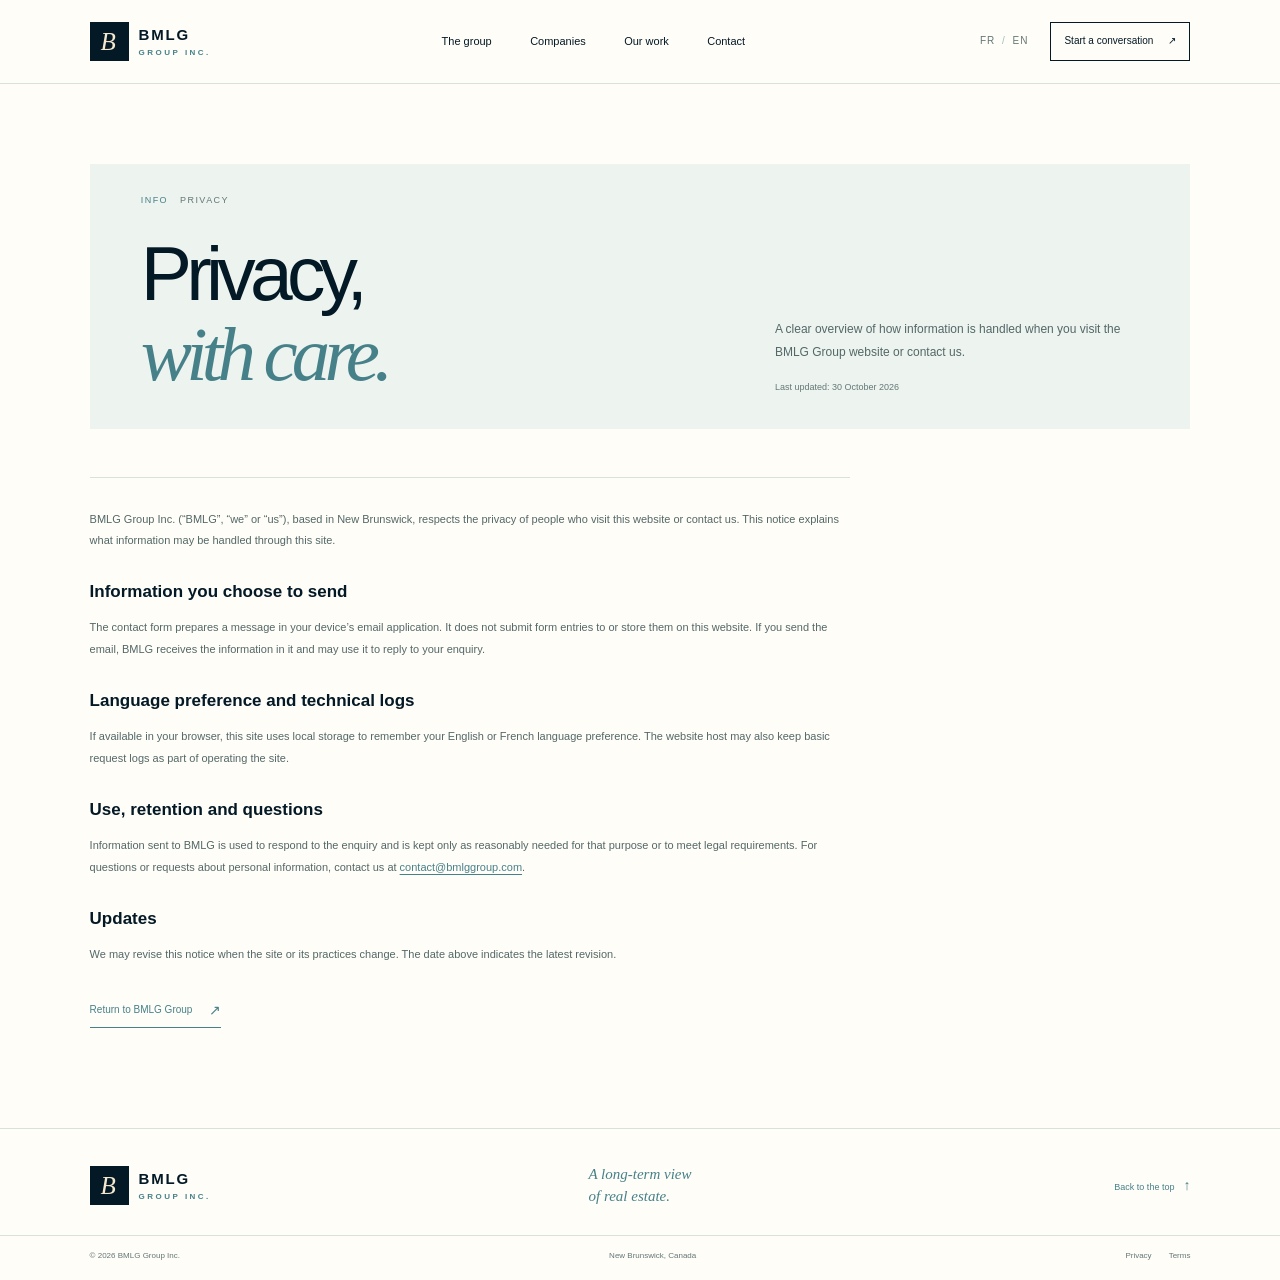
==== privacy-policy.html @ eab3dbd0 "feat: renewed" ====
<!doctype html>
<html lang="en" data-lang="en">
<head>
  <meta charset="utf-8">
  <meta name="viewport" content="width=device-width, initial-scale=1">
  <meta name="theme-color" content="#031926">
  <meta name="description" content="How BMLG Group handles information when you visit this website or contact the group.">
  <link rel="canonical" href="https://bmlggroup.com/privacy-policy.html">
  <link rel="stylesheet" href="style.css">
  <script src="app.js" defer></script>
  <title>Privacy | BMLG Group</title>
</head>
<body class="legal-privacy">
  <a class="skip-link" href="#main" data-en="Skip to content" data-fr="Aller au contenu">Skip to content</a>
  <header class="masthead">
    <a class="wordmark" href="index.html" aria-label="BMLG Group home"><span class="wordmark-symbol" aria-hidden="true">B</span><span>BMLG<small>GROUP INC.</small></span></a>
    <nav class="site-nav" id="site-nav" aria-label="Main navigation">
      <a href="index.html#group" data-en="The group" data-fr="Le groupe">The group</a>
      <a href="index.html#companies" data-en="Companies" data-fr="Sociétés">Companies</a>
      <a href="index.html#work" data-en="Our work" data-fr="Nos projets">Our work</a>
      <a href="index.html#contact" data-en="Contact" data-fr="Contact">Contact</a>
    </nav>
    <div class="masthead-actions">
      <button class="language-toggle" type="button" aria-label="Passer en français" aria-pressed="false">FR <span aria-hidden="true">/</span> EN</button>
      <a class="header-contact" href="index.html#contact"><span data-en="Start a conversation" data-fr="Entrer en contact">Start a conversation</span><span aria-hidden="true">↗</span></a>
      <button class="menu-toggle" type="button" aria-expanded="false" aria-controls="site-nav" aria-label="Open navigation"><span></span><span></span></button>
    </div>
  </header>
  <main class="legal-main" id="main">
    <div class="legal-intro">
      <div class="section-rail"><span>INFO</span><span data-en="Privacy" data-fr="Confidentialité">Privacy</span></div>
      <div class="legal-heading">
        <h1 data-en="Privacy,<br><em>with care.</em>" data-fr="Vos renseignements,<br><em>avec soin.</em>">Privacy,<br><em>with care.</em></h1>
        <div class="legal-summary">
          <p data-en="A clear overview of how information is handled when you visit the BMLG Group website or contact us." data-fr="Un aperçu clair du traitement des renseignements lorsque vous visitez le site de BMLG Group ou communiquez avec nous.">A clear overview of how information is handled when you visit the BMLG Group website or contact us.</p>
          <p class="legal-updated"><span data-en="Last updated: " data-fr="Dernière mise à jour : ">Last updated: </span><time datetime="2026-10-30" data-en="30 October 2026" data-fr="30 octobre 2026">30 October 2026</time></p>
        </div>
      </div>
    </div>
    <div class="legal-content">
      <p data-en="BMLG Group Inc. (“BMLG”, “we” or “us”), based in New Brunswick, respects the privacy of people who visit this website or contact us. This notice explains what information may be handled through this site." data-fr="BMLG Group Inc. (« BMLG », « nous »), établi au Nouveau-Brunswick, respecte la vie privée des personnes qui visitent ce site ou communiquent avec nous. Cette politique explique quels renseignements peuvent être traités par l’intermédiaire du site.">BMLG Group Inc. (“BMLG”, “we” or “us”), based in New Brunswick, respects the privacy of people who visit this website or contact us. This notice explains what information may be handled through this site.</p>
      <h2 data-en="Information you choose to send" data-fr="Renseignements que vous choisissez d’envoyer">Information you choose to send</h2>
      <p data-en="The contact form prepares a message in your device’s email application. It does not submit form entries to or store them on this website. If you send the email, BMLG receives the information in it and may use it to reply to your enquiry." data-fr="Le formulaire prépare un message dans l’application de courriel de votre appareil. Il ne transmet ni ne stocke les renseignements saisis sur ce site. Si vous envoyez le courriel, BMLG reçoit les renseignements qu’il contient et peut les utiliser pour répondre à votre demande.">The contact form prepares a message in your device’s email application. It does not submit form entries to or store them on this website. If you send the email, BMLG receives the information in it and may use it to reply to your enquiry.</p>
      <h2 data-en="Language preference and technical logs" data-fr="Préférence linguistique et journaux techniques">Language preference and technical logs</h2>
      <p data-en="If available in your browser, this site uses local storage to remember your English or French language preference. The website host may also keep basic request logs as part of operating the site." data-fr="Si votre navigateur le permet, le site utilise le stockage local pour mémoriser votre préférence linguistique (français ou anglais). L’hébergeur peut également conserver des journaux de requêtes de base pour exploiter le site.">If available in your browser, this site uses local storage to remember your English or French language preference. The website host may also keep basic request logs as part of operating the site.</p>
      <h2 data-en="Use, retention and questions" data-fr="Utilisation, conservation et questions">Use, retention and questions</h2>
      <p><span data-en="Information sent to BMLG is used to respond to the enquiry and is kept only as reasonably needed for that purpose or to meet legal requirements. For questions or requests about personal information, contact us at " data-fr="Les renseignements envoyés à BMLG servent à répondre à la demande et ne sont conservés que pendant la durée raisonnablement nécessaire à cette fin ou au respect des exigences légales. Pour toute question ou demande concernant vos renseignements personnels, écrivez-nous à ">Information sent to BMLG is used to respond to the enquiry and is kept only as reasonably needed for that purpose or to meet legal requirements. For questions or requests about personal information, contact us at </span><a href="mailto:contact@bmlggroup.com">contact@bmlggroup.com</a>.</p>
      <h2 data-en="Updates" data-fr="Mises à jour">Updates</h2>
      <p data-en="We may revise this notice when the site or its practices change. The date above indicates the latest revision." data-fr="Nous pouvons modifier cette politique si le site ou ses pratiques changent. La date ci-dessus indique la dernière mise à jour.">We may revise this notice when the site or its practices change. The date above indicates the latest revision.</p>
    </div>
    <a class="inline-link legal-back" href="index.html"><span data-en="Return to BMLG Group" data-fr="Retour à BMLG Group">Return to BMLG Group</span><span aria-hidden="true">↗</span></a>
  </main>
  <footer class="footer">
    <div class="footer-main section-wrap">
      <a class="wordmark footer-wordmark" href="index.html" aria-label="BMLG Group home"><span class="wordmark-symbol" aria-hidden="true">B</span><span>BMLG<small>GROUP INC.</small></span></a>
      <p data-en="A long-term view<br>of real estate." data-fr="Une vision durable<br>de l’immobilier.">A long-term view<br>of real estate.</p>
      <a class="back-top" href="#main"><span data-en="Back to the top" data-fr="Retour en haut">Back to the top</span><span aria-hidden="true">↑</span></a>
    </div>
    <div class="footer-bottom section-wrap">
      <span>© <span id="year"></span> BMLG Group Inc.</span>
      <span data-en="New Brunswick, Canada" data-fr="Nouveau-Brunswick, Canada">New Brunswick, Canada</span>
      <nav aria-label="Legal"><a href="privacy-policy.html" aria-current="page" data-en="Privacy" data-fr="Confidentialité">Privacy</a><a href="terms-of-service.html" data-en="Terms" data-fr="Conditions">Terms</a></nav>
    </div>
  </footer>
</body>
</html>
---- style.css ----
:root {
  color-scheme: light;
  --night: #031926;
  --deep: #183a40;
  --ocean: #468189;
  --leaf: #77aca2;
  --mist: #9dbebb;
  --sand: #f4e9cd;
  --white: #fffdf8;
  --text: #233d40;
  --muted: #647777;
  --rule: #d7e2dc;
  --serif: Georgia, "Times New Roman", serif;
  --sans: "Segoe UI", Arial, sans-serif;
  --edge: clamp(22px, 7vw, 112px);
  --max: 1440px;
}

* { box-sizing: border-box; }
html { scroll-behavior: smooth; scroll-padding-top: 85px; }
body { margin: 0; background: var(--white); color: var(--night); font: 15px/1.65 var(--sans); -webkit-font-smoothing: antialiased; }
body.menu-open { overflow: hidden; }
a { color: inherit; text-decoration: none; }
button, input, select, textarea { font: inherit; }
button { color: inherit; }
::selection { background: var(--mist); color: var(--night); }
:focus-visible { outline: 3px solid var(--ocean); outline-offset: 4px; }
.section-wrap { width: min(100%, var(--max)); margin-inline: auto; padding-inline: var(--edge); }
.skip-link { position: fixed; z-index: 20; top: -60px; left: 18px; padding: 10px 15px; background: var(--night); color: var(--white); }
.skip-link:focus { top: 12px; }

.masthead { position: relative; z-index: 10; display: flex; min-height: 84px; align-items: center; justify-content: space-between; padding-inline: var(--edge); border-bottom: 1px solid var(--rule); background: var(--white); }
.wordmark { display: inline-flex; align-items: center; gap: 10px; font-size: 15px; font-weight: 750; letter-spacing: .12em; line-height: 1.15; }
.wordmark-symbol { display: grid; width: 39px; height: 39px; place-items: center; background: var(--night); color: var(--sand); font: italic 25px var(--serif); }
.wordmark small { display: block; margin-top: 4px; color: var(--ocean); font-size: 8px; letter-spacing: .31em; }
.site-nav { display: flex; align-items: center; gap: clamp(20px, 3vw, 44px); font-size: 11px; }
.site-nav a { transition: color .18s; }
.site-nav a:hover { color: var(--ocean); }
.masthead-actions { display: flex; align-items: center; gap: 18px; }
.language-toggle { padding: 8px 4px; border: 0; background: transparent; color: var(--muted); font-size: 10px; letter-spacing: .1em; cursor: pointer; }
.language-toggle span { margin-inline: 3px; color: var(--mist); }
.language-toggle[aria-pressed="true"] { color: var(--ocean); }
.header-contact { display: inline-flex; align-items: center; gap: 15px; padding: 10px 13px; border: 1px solid var(--night); font-size: 10px; transition: background .2s, color .2s; }
.header-contact:hover { background: var(--night); color: var(--sand); }
.menu-toggle { display: none; }

.hero { position: relative; display: grid; min-height: 660px; grid-template-columns: minmax(0, .9fr) minmax(440px, 1.1fr); align-items: center; gap: 5%; padding: 54px var(--edge) 103px; overflow: hidden; }
.hero-content { position: relative; z-index: 2; padding-bottom: 24px; }
.kicker, .section-rail { display: flex; align-items: center; gap: 11px; color: var(--muted); font-size: 9px; letter-spacing: .16em; text-transform: uppercase; }
.kicker { margin-bottom: 27px; }
.kicker-line { width: 25px; height: 1px; background: var(--ocean); }
.hero h1, .group h2, .companies h2, .expertise h2, .work h2, .contact h2 { margin: 0; font-family: var(--sans); font-weight: 400; letter-spacing: -.075em; }
.hero h1 { font-size: clamp(68px, 8.6vw, 119px); line-height: .96; }
.hero h1 em, h2 em { color: var(--ocean); font-family: var(--serif); font-weight: 400; letter-spacing: -.065em; }
.hero-summary { max-width: 425px; margin: 27px 0 25px; color: #536868; font-size: 13px; line-height: 1.9; }
.round-link { display: inline-flex; min-height: 48px; align-items: center; gap: 23px; padding: 0 17px; border: 1px solid var(--night); font-size: 10px; transition: background .2s, color .2s; }
.round-link:hover { background: var(--night); color: var(--sand); }
.round-link span:last-child { color: var(--ocean); font-size: 16px; }
.hero-place { margin: 35px 0 0; color: var(--muted); font-size: 9px; letter-spacing: .04em; }
.hero-place span { margin-right: 7px; color: var(--ocean); }
.hero-graphic { position: relative; min-height: 500px; background: var(--mist); }
.hero-graphic > svg { display: block; position: absolute; inset: 0; width: 100%; height: 100%; }
.graphic-stamp { position: absolute; z-index: 1; top: 35px; left: -32px; display: block; padding: 14px 18px; background: var(--sand); color: var(--night); font: italic 17px/1.25 var(--serif); }
.graphic-index { position: absolute; right: 15px; bottom: 13px; color: var(--white); font-size: 8px; letter-spacing: .14em; }
.hero-bottom { position: absolute; right: var(--edge); bottom: 36px; left: var(--edge); display: grid; grid-template-columns: 1fr auto 1fr; align-items: center; color: var(--muted); font-size: 8px; letter-spacing: .12em; text-transform: uppercase; }
.hero-bottom span:last-child { justify-self: end; color: var(--ocean); font-size: 16px; }

.group { padding-top: 108px; padding-bottom: 110px; border-top: 1px solid var(--rule); }
.section-rail { gap: 12px; }
.section-rail span:first-child { color: var(--ocean); }
.group-copy { display: grid; grid-template-columns: 1.12fr .75fr; align-items: end; gap: 10%; margin: 31px 0 72px; }
.group h2, .companies h2, .expertise h2, .work h2 { font-size: clamp(47px, 6vw, 78px); line-height: 1.04; }
.group-description p { margin: 0 0 14px; color: #536868; font-size: 12px; line-height: 1.95; }
.inline-link { display: inline-flex; align-items: center; gap: 17px; margin-top: 7px; padding-bottom: 5px; border-bottom: 1px solid var(--ocean); color: var(--ocean); font-size: 10px; transition: gap .2s; }
.inline-link:hover { gap: 24px; }
.inline-link span:last-child { font-size: 14px; }
.values-row { display: grid; grid-template-columns: repeat(3, 1fr); border-top: 1px solid var(--rule); }
.values-row article { position: relative; padding: 20px 30px 0 0; }
.value-number { color: var(--ocean); font: italic 15px var(--serif); }
.values-row h3 { margin: 17px 0 5px; font-size: 15px; font-weight: 600; }
.values-row p { margin: 0; color: var(--muted); font-size: 10px; }

.companies { padding: 99px 0 115px; background: #edf3ee; }
.companies-heading { display: grid; grid-template-columns: .65fr 1.2fr .65fr; align-items: end; gap: 26px; margin-bottom: 48px; }
.companies-heading .section-rail { align-self: start; }
.companies-heading > p { margin: 0 0 7px; color: #536868; font-size: 11px; line-height: 1.9; }
.companies h2 { font-size: clamp(46px, 5vw, 66px); }
.company-list { border-top: 1px solid #cbd9d1; }
.company-row { display: grid; min-height: 150px; grid-template-columns: 45px minmax(200px, .9fr) 1.2fr 28px; align-items: center; gap: 25px; padding: 23px 4px; border-bottom: 1px solid #cbd9d1; }
.company-count { align-self: start; padding-top: 4px; color: var(--ocean); font-size: 9px; letter-spacing: .1em; }
.company-tag { color: var(--muted); font-size: 8px; letter-spacing: .14em; }
.company-name h3 { margin: 6px 0 0; font-size: clamp(18px, 2vw, 25px); font-weight: 500; letter-spacing: -.045em; overflow-wrap: anywhere; }
.company-row > p { max-width: 430px; margin: 0; color: #536868; font-size: 11px; line-height: 1.85; }
.row-arrow { display: grid; width: 27px; height: 27px; place-items: center; border: 1px solid #b5c9c0; color: var(--ocean); font-size: 13px; }
a.row-arrow { transition: background .2s, color .2s; }
a.row-arrow:hover { background: var(--night); color: var(--sand); }

.expertise { display: grid; grid-template-columns: 1fr 1fr; align-items: start; gap: 55px 11%; padding-top: 112px; padding-bottom: 115px; }
.expertise-title h2 { margin-top: 29px; }
.expertise-title > p { max-width: 410px; margin: 19px 0 0; color: #536868; font-size: 11px; line-height: 1.9; }
.expertise-items { padding-top: 28px; border-top: 1px solid var(--rule); }
.expertise-items article { display: grid; grid-template-columns: 27px 1fr 18px; gap: 12px; padding: 23px 0; border-bottom: 1px solid var(--rule); }
.expertise-items article > span:first-child, .expertise-arrow { color: var(--ocean); font-size: 9px; }
.expertise-items h3 { margin: 0 0 6px; font-size: 14px; font-weight: 600; }
.expertise-items p { margin: 0; color: var(--muted); font-size: 10px; line-height: 1.85; }
.expertise-note { grid-column: 1 / -1; display: flex; align-items: center; gap: 16px; margin-top: 9px; padding: 18px 22px; background: #edf3ee; }
.note-symbol { color: var(--ocean); font-size: 20px; }
.expertise-note p { max-width: 470px; margin: 0; color: var(--deep); font: italic 16px/1.5 var(--serif); }

.work { padding: 105px 0 120px; background: var(--night); color: var(--white); }
.work-title { display: grid; grid-template-columns: .7fr 1.15fr .75fr; align-items: end; gap: 28px; margin-bottom: 48px; }
.work-title .section-rail { align-self: start; color: var(--mist); }
.work-title .section-rail span:first-child { color: var(--leaf); }
.work h2 { font-size: clamp(47px, 5.7vw, 75px); }
.work h2 em { color: var(--mist); }
.work-title > p { max-width: 350px; margin: 0 0 6px; color: #c2d2ce; font-size: 11px; line-height: 1.9; }
.work-card { display: grid; grid-template-columns: 1.1fr .9fr; background: #173a40; }
.work-art { position: relative; min-height: 430px; overflow: hidden; background: var(--ocean); }
.work-art > svg { display: block; position: absolute; inset: 0; width: 100%; height: 100%; }
.work-art-label { position: absolute; right: 13px; bottom: 13px; padding: 7px 9px; background: var(--sand); color: var(--night); font-size: 8px; letter-spacing: .11em; }
.work-facts { display: flex; flex-direction: column; align-items: flex-start; justify-content: center; padding: clamp(28px, 5vw, 65px); }
.work-partner { color: var(--mist); font-size: 9px; letter-spacing: .1em; text-transform: uppercase; }
.work-stats { display: grid; width: 100%; grid-template-columns: 1fr 1fr; margin: 6px 0 21px; padding: 16px 0; border-block: 1px solid #ffffff3b; }
.work-stats > div { display: flex; flex-direction: column; gap: 2px; }
.work-stats strong { color: var(--sand); font: 400 39px/1.1 var(--serif); }
.work-stats span { color: #c2d2ce; font-size: 8px; }
.work-description { margin: 0 0 17px; color: #dce5df; font-size: 11px; line-height: 1.9; }
.work .inline-link { border-color: var(--mist); color: var(--mist); }

.contact { display: grid; grid-template-columns: 1fr 1fr; gap: 11%; padding-top: 105px; padding-bottom: 105px; }
.contact-copy .section-rail { margin-bottom: 28px; }
.contact h2 { font-size: clamp(51px, 6.7vw, 85px); line-height: 1.02; }
.contact h2 em { color: var(--ocean); }
.contact-copy > p:not(.section-rail):not(.contact-place) { max-width: 390px; margin: 22px 0 13px; color: #536868; font-size: 12px; line-height: 1.9; }
.contact-address { display: inline-flex; align-items: center; gap: 12px; padding-bottom: 5px; border-bottom: 1px solid var(--ocean); color: var(--deep); font-size: 13px; }
.contact-address span { color: var(--ocean); }
.contact-place { margin-top: 17px; color: var(--muted); font-size: 9px; }
.contact-form { padding-top: 4px; }
.field { display: flex; flex-direction: column; margin-bottom: 12px; padding: 9px 0 8px; border-bottom: 1px solid var(--rule); }
.field:focus-within { border-color: var(--ocean); }
.field label { margin-bottom: 5px; color: var(--muted); font-size: 8px; letter-spacing: .13em; text-transform: uppercase; }
.field input, .field select, .field textarea { width: 100%; padding: 3px 0; border: 0; outline: 0; border-radius: 0; background: transparent; color: var(--night); font-size: 12px; }
.field select { cursor: pointer; }
.field select:invalid { color: #7b8b88; }
.field option { background: var(--white); color: var(--night); }
.field textarea { resize: vertical; }
.form-actions { display: flex; align-items: center; justify-content: space-between; gap: 18px; margin-top: 18px; }
.form-actions p { max-width: 195px; margin: 0; color: var(--muted); font-size: 9px; line-height: 1.7; }
.submit-button { display: inline-flex; min-height: 45px; align-items: center; gap: 25px; padding: 0 15px; border: 0; background: var(--night); color: var(--sand); font-size: 10px; cursor: pointer; transition: background .2s; }
.submit-button:hover { background: var(--ocean); }
.submit-button span:last-child { font-size: 15px; }
.form-status { min-height: 20px; margin: 11px 0 0; color: var(--ocean); font-size: 10px; }

.footer { padding: 35px 0 18px; border-top: 1px solid var(--rule); }
.footer-main { display: grid; grid-template-columns: 1fr 1fr 1fr; align-items: center; padding-bottom: 28px; }
.footer-main > p { justify-self: center; margin: 0; color: var(--ocean); font: italic 15px/1.45 var(--serif); }
.back-top { justify-self: end; color: var(--ocean); font-size: 9px; }
.back-top span:last-child { margin-left: 9px; font-size: 14px; }
.footer-bottom { display: flex; align-items: center; justify-content: space-between; gap: 15px; padding-top: 13px; border-top: 1px solid var(--rule); color: var(--muted); font-size: 8px; }
.footer-bottom nav { display: flex; gap: 17px; }
.footer-bottom a:hover { color: var(--ocean); }

.legal-main { width: min(100%, var(--max)); margin-inline: auto; padding: 80px var(--edge) 100px; }
.legal-intro { margin-bottom: 48px; padding: 29px clamp(22px, 4vw, 54px) 34px; background: #edf3ee; }
.legal-heading { display: grid; grid-template-columns: 1.1fr .75fr; align-items: end; gap: 10%; margin-top: 26px; }
.legal-main h1 { max-width: 900px; margin: 0; font-size: clamp(47px, 6vw, 78px); font-weight: 400; letter-spacing: -.075em; line-height: 1.04; }
.legal-main h1 em { color: var(--ocean); font-family: var(--serif); font-weight: 400; }
.legal-summary p:first-child { margin: 0 0 16px; color: #536868; font-size: 12px; line-height: 1.9; }
.legal-updated { margin: 0; color: var(--muted); font-size: 9px; }
.legal-content { max-width: 760px; padding-top: 20px; border-top: 1px solid var(--rule); }
.legal-content h2 { margin: 27px 0 8px; font-size: 17px; font-weight: 600; }
.legal-content p, .legal-content li { color: #536868; font-size: 11px; line-height: 1.95; }
.legal-content a { color: var(--ocean); text-decoration: underline; text-underline-offset: 3px; }
.legal-back { margin-top: 22px; }

@media (max-width: 1000px) {
  :root { --edge: clamp(22px, 5vw, 50px); }
  .masthead { min-height: 75px; }
  .menu-toggle { display: flex; width: 39px; height: 39px; flex-direction: column; align-items: center; justify-content: center; gap: 5px; border: 1px solid var(--rule); background: var(--white); cursor: pointer; }
  .menu-toggle span { width: 15px; height: 1px; background: var(--night); transition: transform .18s; }
  .menu-toggle[aria-expanded="true"] span:first-child { transform: translateY(3px) rotate(45deg); }
  .menu-toggle[aria-expanded="true"] span:last-child { transform: translateY(-3px) rotate(-45deg); }
  .site-nav { position: fixed; inset: 0; display: flex; flex-direction: column; align-items: flex-start; justify-content: center; gap: 20px; padding: 90px var(--edge); background: var(--white); font: 400 30px var(--sans); transform: translateX(100%); transition: transform .25s ease; }
  .site-nav.is-open { transform: translateX(0); }
  .site-nav .nav-contact { border: 0; padding: 0; font: inherit; }
  .header-contact { display: none; }
  .hero { min-height: 570px; grid-template-columns: .95fr 1.05fr; gap: 4%; }
  .hero-graphic { min-height: 410px; }
  .hero h1 { font-size: clamp(62px, 8vw, 88px); }
  .group { padding-top: 83px; padding-bottom: 87px; }
  .group-copy { gap: 7%; margin-bottom: 55px; }
  .companies-heading { grid-template-columns: .55fr 1.2fr .75fr; gap: 18px; }
  .company-row { grid-template-columns: 30px minmax(180px, .9fr) 1.2fr 28px; gap: 15px; }
  .expertise { gap: 45px 7%; padding-top: 88px; padding-bottom: 95px; }
  .work-title { grid-template-columns: .55fr 1.15fr .75fr; gap: 18px; }
  .work-card { grid-template-columns: 1fr .95fr; }
  .work-art { min-height: 370px; }
  .contact { gap: 7%; padding-top: 82px; padding-bottom: 85px; }
}

@media (max-width: 680px) {
  :root { --edge: 22px; }
  html { scroll-padding-top: 68px; }
  .masthead { min-height: 68px; }
  .wordmark-symbol { width: 34px; height: 34px; }
  .masthead-actions { gap: 9px; }
  .hero { display: flex; flex-direction: column; align-items: stretch; gap: 30px; padding-top: 46px; padding-bottom: 70px; }
  .hero-content { padding-bottom: 0; }
  .hero h1 { font-size: clamp(64px, 15vw, 86px); }
  .hero-summary { max-width: 350px; font-size: 12px; }
  .hero-place { margin-top: 22px; }
  .hero-graphic { min-height: 360px; margin-left: 12px; }
  .graphic-stamp { top: 20px; left: -12px; padding: 11px 14px; font-size: 14px; }
  .hero-bottom { bottom: 27px; grid-template-columns: auto 1fr auto; gap: 12px; font-size: 7px; }
  .group { padding-top: 66px; padding-bottom: 70px; }
  .group-copy { display: block; margin: 26px 0 39px; }
  .group h2, .companies h2, .expertise h2, .work h2 { font-size: clamp(43px, 11vw, 61px); }
  .group-description { margin-top: 22px; }
  .group-description p { font-size: 11px; }
  .values-row { grid-template-columns: 1fr; }
  .values-row article { display: grid; grid-template-columns: 30px 1fr; align-items: baseline; gap: 4px 10px; padding: 14px 0; border-bottom: 1px solid var(--rule); }
  .value-number { grid-row: span 2; }
  .values-row h3 { margin: 0; font-size: 13px; }
  .companies { padding: 68px 0 75px; }
  .companies-heading { display: block; margin-bottom: 29px; }
  .companies-heading h2 { margin-top: 22px; }
  .companies-heading > p { margin-top: 16px; }
  .company-row { position: relative; grid-template-columns: 24px 1fr 28px; gap: 10px; padding: 21px 0; }
  .company-name h3 { font-size: 21px; }
  .company-row > p { grid-column: 2 / 4; grid-row: 2; max-width: none; font-size: 10px; }
  .company-row .row-arrow { grid-column: 3; grid-row: 1; }
  .company-count { grid-column: 1; grid-row: 1 / 3; }
  .expertise { display: block; padding-top: 69px; padding-bottom: 72px; }
  .expertise-title h2 { margin-top: 23px; }
  .expertise-title > p { font-size: 10px; }
  .expertise-items { margin-top: 31px; padding-top: 4px; }
  .expertise-items article { gap: 8px; padding: 18px 0; }
  .expertise-items h3 { font-size: 12px; }
  .expertise-note { margin-top: 24px; padding: 15px; }
  .expertise-note p { font-size: 14px; }
  .work { padding: 68px 0 73px; }
  .work-title { display: block; margin-bottom: 27px; }
  .work-title h2 { margin-top: 22px; }
  .work-title > p { margin-top: 16px; }
  .work-card { grid-template-columns: 1fr; }
  .work-art { min-height: 300px; }
  .work-facts { padding: 24px; }
  .contact { display: block; padding-top: 68px; padding-bottom: 70px; }
  .contact h2 { font-size: clamp(53px, 13vw, 69px); }
  .contact-form { margin-top: 35px; }
  .form-actions { align-items: stretch; flex-direction: column; }
  .form-actions p { max-width: 300px; }
  .submit-button { justify-content: space-between; }
  .footer-main { grid-template-columns: 1fr auto; gap: 15px; padding-bottom: 22px; }
  .footer-main > p { grid-column: 1; grid-row: 2; justify-self: start; font-size: 13px; }
  .back-top { grid-column: 2; grid-row: 1; }
  .footer-bottom { display: grid; grid-template-columns: 1fr auto; gap: 9px; }
  .footer-bottom nav { grid-column: 1 / -1; }
  .legal-main { padding-top: 59px; padding-bottom: 72px; }
  .legal-intro { margin-bottom: 35px; padding: 22px 18px 25px; }
  .legal-heading { display: block; margin-top: 20px; }
  .legal-main h1 { font-size: clamp(43px, 11vw, 61px); }
  .legal-summary { margin-top: 18px; }
  .legal-content h2 { font-size: 15px; }
}

@media (prefers-reduced-motion: reduce) {
  html { scroll-behavior: auto; }
  *, *::before, *::after { scroll-behavior: auto !important; transition-duration: .01ms !important; animation-duration: .01ms !important; animation-iteration-count: 1 !important; }
}
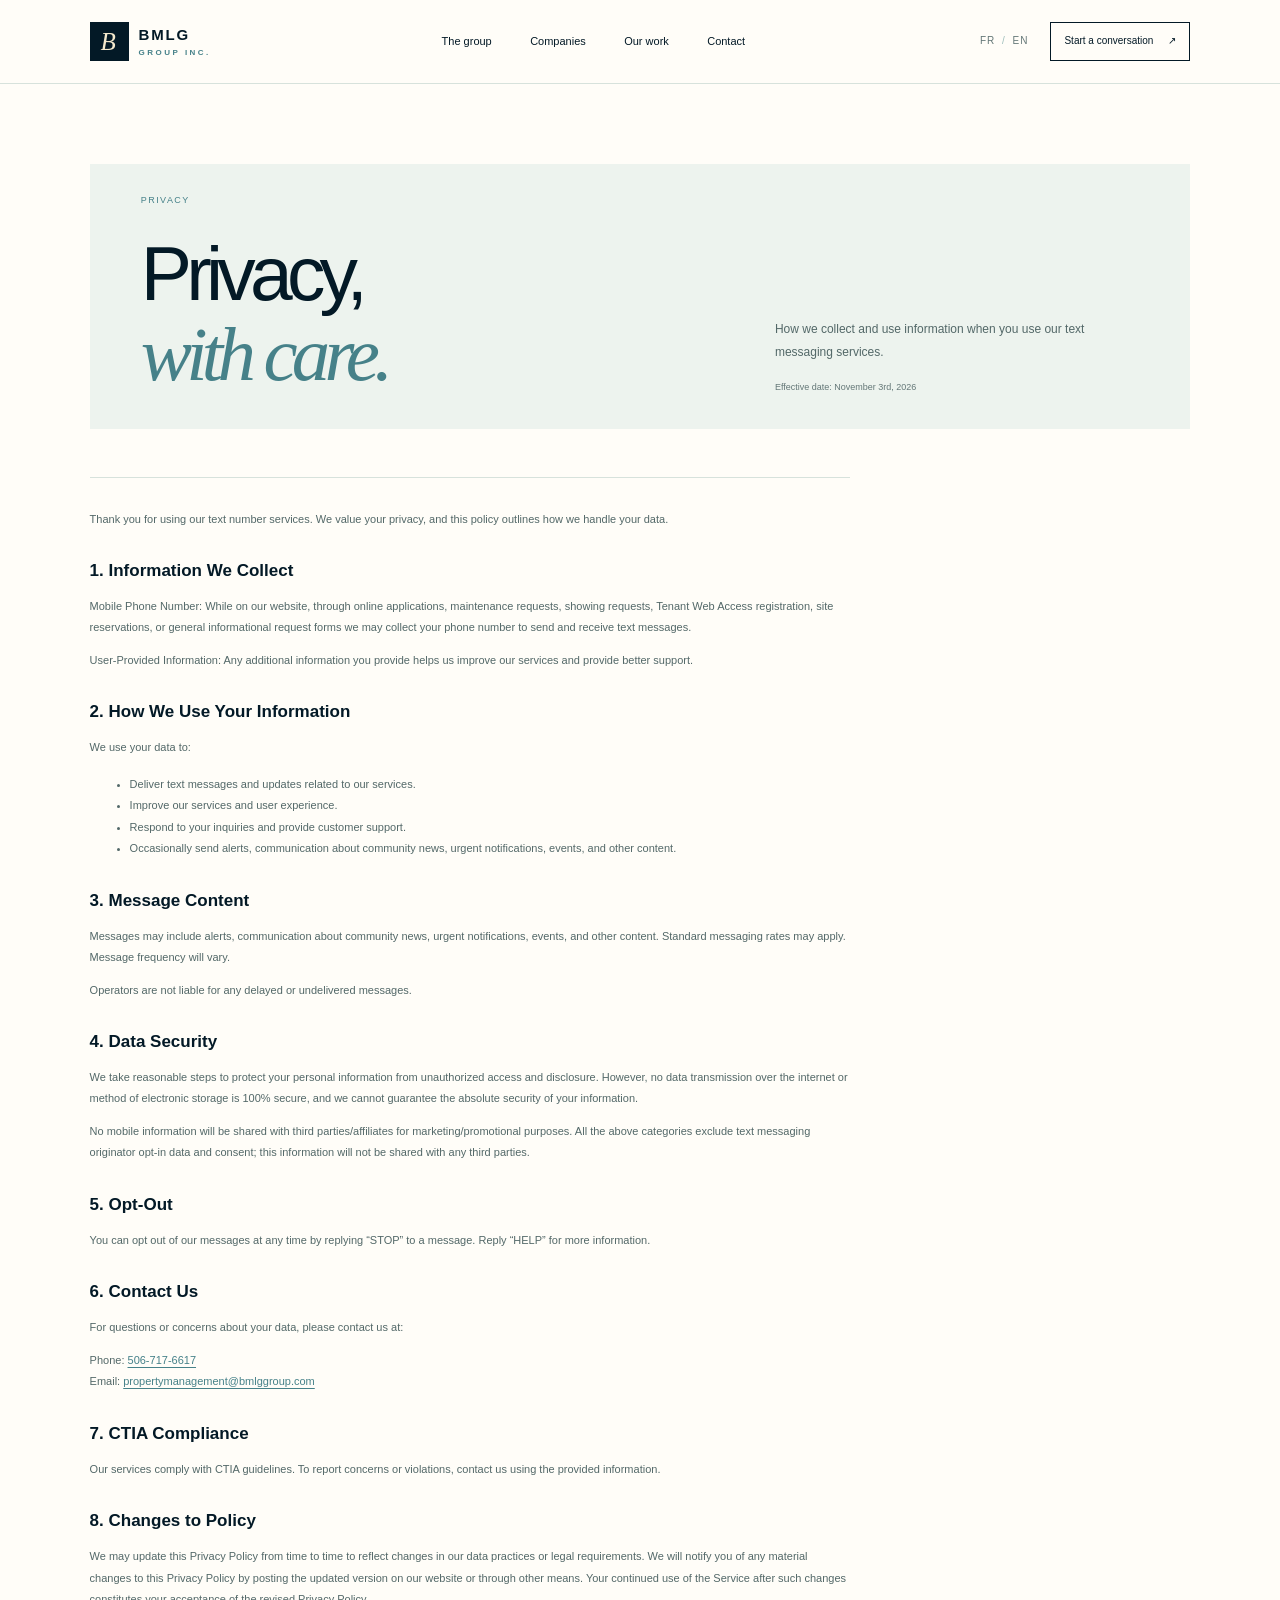
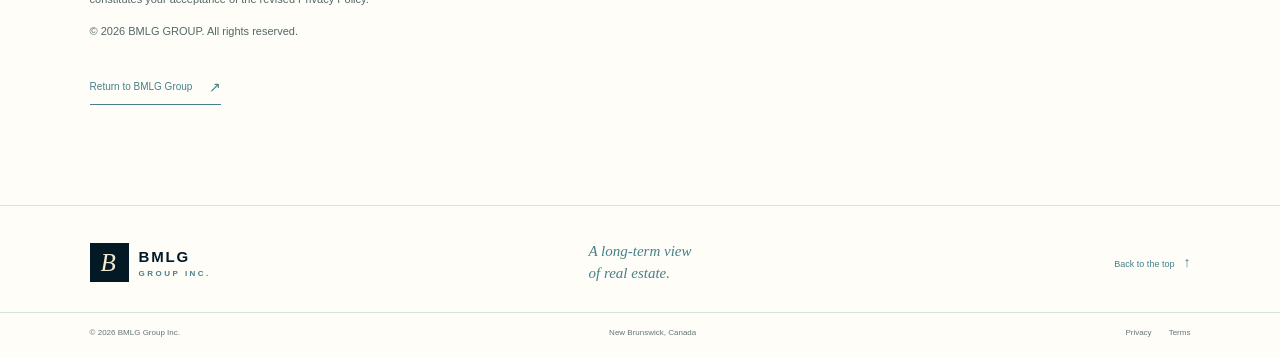
==== commit cc762a6c: "feat: Privacy Policy & Terms" ====
--- a/privacy-policy.html
+++ b/privacy-policy.html
@@ -4,7 +4,7 @@
   <meta charset="utf-8">
   <meta name="viewport" content="width=device-width, initial-scale=1">
   <meta name="theme-color" content="#031926">
-  <meta name="description" content="How BMLG Group handles information when you visit this website or contact the group.">
+  <meta name="description" content="How BMLG Group collects and uses information when you use its text messaging services.">
   <link rel="canonical" href="https://bmlggroup.com/privacy-policy.html">
   <link rel="stylesheet" href="style.css">
   <script src="app.js" defer></script>
@@ -28,25 +28,44 @@
   </header>
   <main class="legal-main" id="main">
     <div class="legal-intro">
-      <div class="section-rail"><span>INFO</span><span data-en="Privacy" data-fr="Confidentialité">Privacy</span></div>
+      <div class="section-rail"><span data-en="Privacy" data-fr="Confidentialité">Privacy</span></div>
       <div class="legal-heading">
         <h1 data-en="Privacy,<br><em>with care.</em>" data-fr="Vos renseignements,<br><em>avec soin.</em>">Privacy,<br><em>with care.</em></h1>
         <div class="legal-summary">
-          <p data-en="A clear overview of how information is handled when you visit the BMLG Group website or contact us." data-fr="Un aperçu clair du traitement des renseignements lorsque vous visitez le site de BMLG Group ou communiquez avec nous.">A clear overview of how information is handled when you visit the BMLG Group website or contact us.</p>
-          <p class="legal-updated"><span data-en="Last updated: " data-fr="Dernière mise à jour : ">Last updated: </span><time datetime="2026-10-30" data-en="30 October 2026" data-fr="30 octobre 2026">30 October 2026</time></p>
+          <p data-en="How we collect and use information when you use our text messaging services." data-fr="Comment nous recueillons et utilisons les renseignements lorsque vous utilisez nos services de messagerie texte.">How we collect and use information when you use our text messaging services.</p>
+          <p class="legal-updated"><span data-en="Effective date: " data-fr="Date d’entrée en vigueur : ">Effective date: </span><time datetime="2026-11-03" data-en="November 3rd, 2026" data-fr="3 novembre 2026">November 3rd, 2026</time></p>
         </div>
       </div>
     </div>
     <div class="legal-content">
-      <p data-en="BMLG Group Inc. (“BMLG”, “we” or “us”), based in New Brunswick, respects the privacy of people who visit this website or contact us. This notice explains what information may be handled through this site." data-fr="BMLG Group Inc. (« BMLG », « nous »), établi au Nouveau-Brunswick, respecte la vie privée des personnes qui visitent ce site ou communiquent avec nous. Cette politique explique quels renseignements peuvent être traités par l’intermédiaire du site.">BMLG Group Inc. (“BMLG”, “we” or “us”), based in New Brunswick, respects the privacy of people who visit this website or contact us. This notice explains what information may be handled through this site.</p>
-      <h2 data-en="Information you choose to send" data-fr="Renseignements que vous choisissez d’envoyer">Information you choose to send</h2>
-      <p data-en="The contact form prepares a message in your device’s email application. It does not submit form entries to or store them on this website. If you send the email, BMLG receives the information in it and may use it to reply to your enquiry." data-fr="Le formulaire prépare un message dans l’application de courriel de votre appareil. Il ne transmet ni ne stocke les renseignements saisis sur ce site. Si vous envoyez le courriel, BMLG reçoit les renseignements qu’il contient et peut les utiliser pour répondre à votre demande.">The contact form prepares a message in your device’s email application. It does not submit form entries to or store them on this website. If you send the email, BMLG receives the information in it and may use it to reply to your enquiry.</p>
-      <h2 data-en="Language preference and technical logs" data-fr="Préférence linguistique et journaux techniques">Language preference and technical logs</h2>
-      <p data-en="If available in your browser, this site uses local storage to remember your English or French language preference. The website host may also keep basic request logs as part of operating the site." data-fr="Si votre navigateur le permet, le site utilise le stockage local pour mémoriser votre préférence linguistique (français ou anglais). L’hébergeur peut également conserver des journaux de requêtes de base pour exploiter le site.">If available in your browser, this site uses local storage to remember your English or French language preference. The website host may also keep basic request logs as part of operating the site.</p>
-      <h2 data-en="Use, retention and questions" data-fr="Utilisation, conservation et questions">Use, retention and questions</h2>
-      <p><span data-en="Information sent to BMLG is used to respond to the enquiry and is kept only as reasonably needed for that purpose or to meet legal requirements. For questions or requests about personal information, contact us at " data-fr="Les renseignements envoyés à BMLG servent à répondre à la demande et ne sont conservés que pendant la durée raisonnablement nécessaire à cette fin ou au respect des exigences légales. Pour toute question ou demande concernant vos renseignements personnels, écrivez-nous à ">Information sent to BMLG is used to respond to the enquiry and is kept only as reasonably needed for that purpose or to meet legal requirements. For questions or requests about personal information, contact us at </span><a href="mailto:contact@bmlggroup.com">contact@bmlggroup.com</a>.</p>
-      <h2 data-en="Updates" data-fr="Mises à jour">Updates</h2>
-      <p data-en="We may revise this notice when the site or its practices change. The date above indicates the latest revision." data-fr="Nous pouvons modifier cette politique si le site ou ses pratiques changent. La date ci-dessus indique la dernière mise à jour.">We may revise this notice when the site or its practices change. The date above indicates the latest revision.</p>
+      <p data-en="Thank you for using our text number services. We value your privacy, and this policy outlines how we handle your data." data-fr="Merci d’utiliser nos services de messagerie texte. Nous accordons de l’importance à votre vie privée; la présente politique explique comment nous traitons vos données.">Thank you for using our text number services. We value your privacy, and this policy outlines how we handle your data.</p>
+      <h2 data-en="1. Information We Collect" data-fr="1. Renseignements recueillis">1. Information We Collect</h2>
+      <p data-en="Mobile Phone Number: While on our website, through online applications, maintenance requests, showing requests, Tenant Web Access registration, site reservations, or general informational request forms we may collect your phone number to send and receive text messages." data-fr="Numéro de téléphone mobile : Sur notre site Web, par l’intermédiaire de demandes en ligne, de demandes d’entretien ou de visite, de l’inscription à l’accès Web des locataires, de réservations de site ou de formulaires de demande de renseignements généraux, nous pouvons recueillir votre numéro de téléphone afin d’envoyer et de recevoir des messages texte.">Mobile Phone Number: While on our website, through online applications, maintenance requests, showing requests, Tenant Web Access registration, site reservations, or general informational request forms we may collect your phone number to send and receive text messages.</p>
+      <p data-en="User-Provided Information: Any additional information you provide helps us improve our services and provide better support." data-fr="Renseignements fournis par l’utilisateur : Tout renseignement supplémentaire que vous fournissez nous aide à améliorer nos services et à offrir un meilleur soutien.">User-Provided Information: Any additional information you provide helps us improve our services and provide better support.</p>
+      <h2 data-en="2. How We Use Your Information" data-fr="2. Utilisation de vos renseignements">2. How We Use Your Information</h2>
+      <p data-en="We use your data to:" data-fr="Nous utilisons vos données pour :">We use your data to:</p>
+      <ul>
+        <li data-en="Deliver text messages and updates related to our services." data-fr="Envoyer des messages texte et des mises à jour liés à nos services.">Deliver text messages and updates related to our services.</li>
+        <li data-en="Improve our services and user experience." data-fr="Améliorer nos services et l’expérience utilisateur.">Improve our services and user experience.</li>
+        <li data-en="Respond to your inquiries and provide customer support." data-fr="Répondre à vos demandes de renseignements et offrir du soutien à la clientèle.">Respond to your inquiries and provide customer support.</li>
+        <li data-en="Occasionally send alerts, communication about community news, urgent notifications, events, and other content." data-fr="Envoyer occasionnellement des alertes, des nouvelles de la communauté, des avis urgents, des renseignements sur des événements et d’autres contenus.">Occasionally send alerts, communication about community news, urgent notifications, events, and other content.</li>
+      </ul>
+      <h2 data-en="3. Message Content" data-fr="3. Contenu des messages">3. Message Content</h2>
+      <p data-en="Messages may include alerts, communication about community news, urgent notifications, events, and other content. Standard messaging rates may apply. Message frequency will vary." data-fr="Les messages peuvent comprendre des alertes, des nouvelles de la communauté, des avis urgents, des renseignements sur des événements et d’autres contenus. Des frais de messagerie standard peuvent s’appliquer. La fréquence des messages peut varier.">Messages may include alerts, communication about community news, urgent notifications, events, and other content. Standard messaging rates may apply. Message frequency will vary.</p>
+      <p data-en="Operators are not liable for any delayed or undelivered messages." data-fr="Les opérateurs ne sont pas responsables des messages retardés ou non livrés.">Operators are not liable for any delayed or undelivered messages.</p>
+      <h2 data-en="4. Data Security" data-fr="4. Sécurité des données">4. Data Security</h2>
+      <p data-en="We take reasonable steps to protect your personal information from unauthorized access and disclosure. However, no data transmission over the internet or method of electronic storage is 100% secure, and we cannot guarantee the absolute security of your information." data-fr="Nous prenons des mesures raisonnables pour protéger vos renseignements personnels contre l’accès et la divulgation non autorisés. Toutefois, aucune transmission de données sur Internet ni aucune méthode de stockage électronique n’est entièrement sécurisée, et nous ne pouvons garantir la sécurité absolue de vos renseignements.">We take reasonable steps to protect your personal information from unauthorized access and disclosure. However, no data transmission over the internet or method of electronic storage is 100% secure, and we cannot guarantee the absolute security of your information.</p>
+      <p data-en="No mobile information will be shared with third parties/affiliates for marketing/promotional purposes. All the above categories exclude text messaging originator opt-in data and consent; this information will not be shared with any third parties." data-fr="Aucun renseignement mobile ne sera communiqué à des tiers ou à des sociétés affiliées à des fins de marketing ou de promotion. Toutes les catégories ci-dessus excluent les données d’inscription à la réception de messages texte et le consentement correspondant; ces renseignements ne seront communiqués à aucun tiers.">No mobile information will be shared with third parties/affiliates for marketing/promotional purposes. All the above categories exclude text messaging originator opt-in data and consent; this information will not be shared with any third parties.</p>
+      <h2 data-en="5. Opt-Out" data-fr="5. Désabonnement">5. Opt-Out</h2>
+      <p data-en="You can opt out of our messages at any time by replying “STOP” to a message. Reply “HELP” for more information." data-fr="Vous pouvez vous désabonner de nos messages à tout moment en répondant « STOP » à un message. Répondez « HELP » pour obtenir plus de renseignements.">You can opt out of our messages at any time by replying “STOP” to a message. Reply “HELP” for more information.</p>
+      <h2 data-en="6. Contact Us" data-fr="6. Nous joindre">6. Contact Us</h2>
+      <p data-en="For questions or concerns about your data, please contact us at:" data-fr="Pour toute question ou préoccupation au sujet de vos données, veuillez communiquer avec nous :">For questions or concerns about your data, please contact us at:</p>
+      <p><span data-en="Phone: " data-fr="Téléphone : ">Phone: </span><a href="tel:+15067176617">506-717-6617</a><br><span data-en="Email: " data-fr="Courriel : ">Email: </span><a href="mailto:propertymanagement@bmlggroup.com">propertymanagement@bmlggroup.com</a></p>
+      <h2 data-en="7. CTIA Compliance" data-fr="7. Conformité aux directives de la CTIA">7. CTIA Compliance</h2>
+      <p data-en="Our services comply with CTIA guidelines. To report concerns or violations, contact us using the provided information." data-fr="Nos services respectent les directives de la CTIA. Pour signaler une préoccupation ou une violation, veuillez communiquer avec nous à l’aide des coordonnées fournies.">Our services comply with CTIA guidelines. To report concerns or violations, contact us using the provided information.</p>
+      <h2 data-en="8. Changes to Policy" data-fr="8. Modifications de la politique">8. Changes to Policy</h2>
+      <p data-en="We may update this Privacy Policy from time to time to reflect changes in our data practices or legal requirements. We will notify you of any material changes to this Privacy Policy by posting the updated version on our website or through other means. Your continued use of the Service after such changes constitutes your acceptance of the revised Privacy Policy." data-fr="Nous pouvons mettre à jour la présente politique de confidentialité à l’occasion afin de tenir compte des changements apportés à nos pratiques en matière de données ou des exigences légales. Nous vous aviserons de toute modification importante en publiant la version mise à jour sur notre site Web ou par d’autres moyens. Si vous continuez à utiliser le service après ces changements, vous acceptez la politique de confidentialité révisée.">We may update this Privacy Policy from time to time to reflect changes in our data practices or legal requirements. We will notify you of any material changes to this Privacy Policy by posting the updated version on our website or through other means. Your continued use of the Service after such changes constitutes your acceptance of the revised Privacy Policy.</p>
+      <p data-en="© 2026 BMLG GROUP. All rights reserved." data-fr="© 2026 BMLG GROUP. Tous droits réservés.">© 2026 BMLG GROUP. All rights reserved.</p>
     </div>
     <a class="inline-link legal-back" href="index.html"><span data-en="Return to BMLG Group" data-fr="Retour à BMLG Group">Return to BMLG Group</span><span aria-hidden="true">↗</span></a>
   </main>
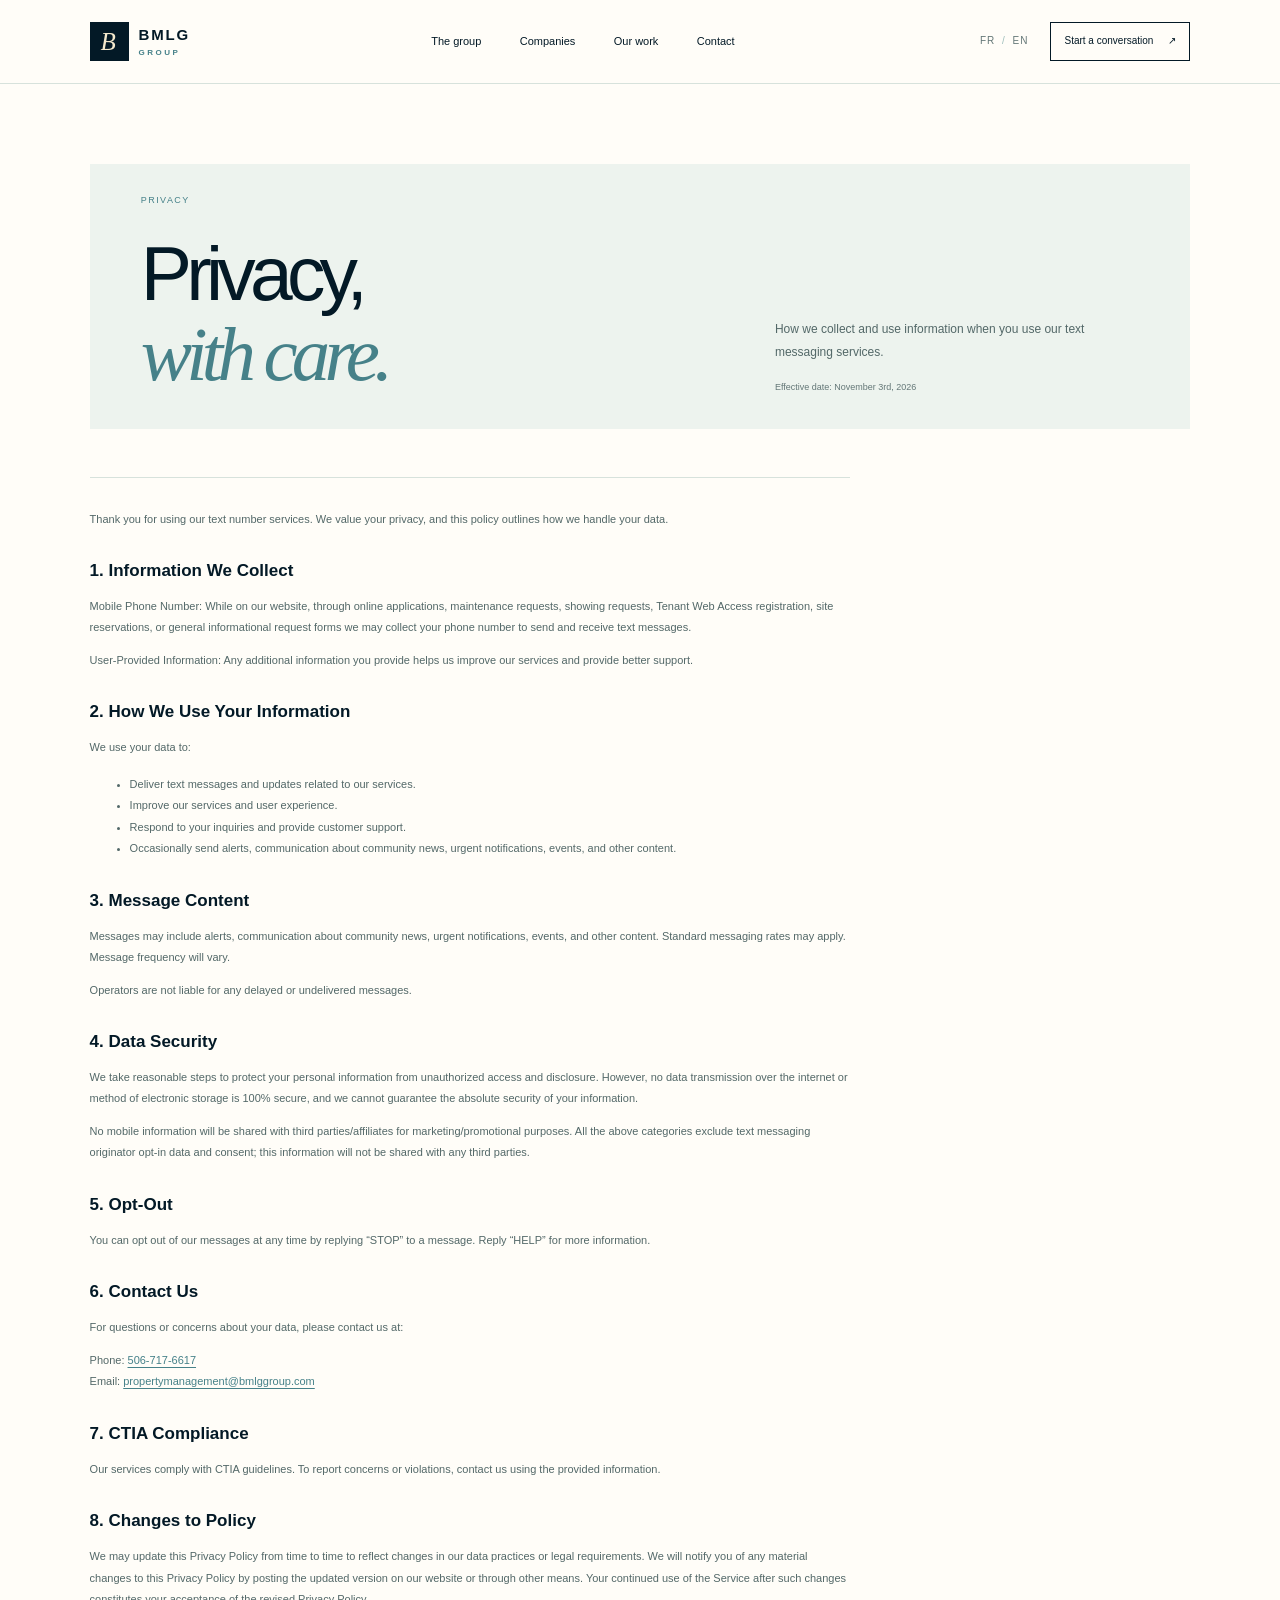
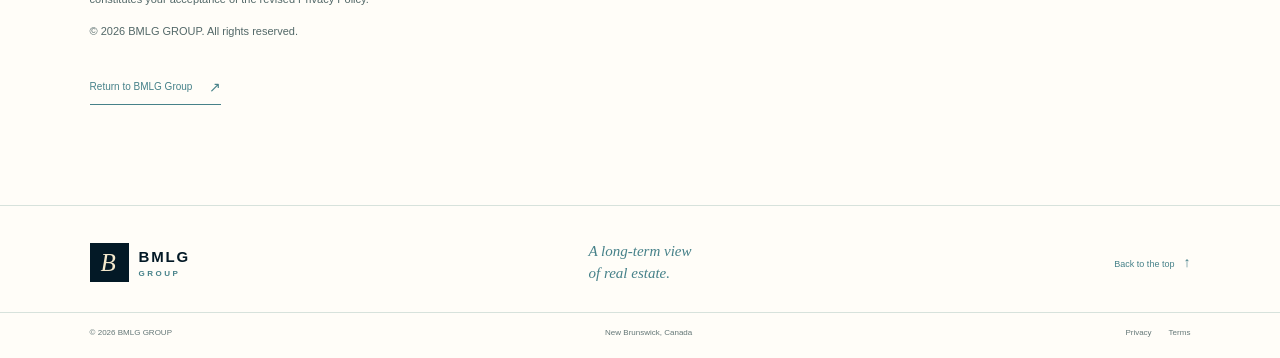
==== commit 64f3ad1f: "fix(ui): Typo on company name" ====
--- a/privacy-policy.html
+++ b/privacy-policy.html
@@ -13,7 +13,7 @@
 <body class="legal-privacy">
   <a class="skip-link" href="#main" data-en="Skip to content" data-fr="Aller au contenu">Skip to content</a>
   <header class="masthead">
-    <a class="wordmark" href="index.html" aria-label="BMLG Group home"><span class="wordmark-symbol" aria-hidden="true">B</span><span>BMLG<small>GROUP INC.</small></span></a>
+    <a class="wordmark" href="index.html" aria-label="BMLG Group home"><span class="wordmark-symbol" aria-hidden="true">B</span><span>BMLG<small>GROUP</small></span></a>
     <nav class="site-nav" id="site-nav" aria-label="Main navigation">
       <a href="index.html#group" data-en="The group" data-fr="Le groupe">The group</a>
       <a href="index.html#companies" data-en="Companies" data-fr="Sociétés">Companies</a>
@@ -71,12 +71,12 @@
   </main>
   <footer class="footer">
     <div class="footer-main section-wrap">
-      <a class="wordmark footer-wordmark" href="index.html" aria-label="BMLG Group home"><span class="wordmark-symbol" aria-hidden="true">B</span><span>BMLG<small>GROUP INC.</small></span></a>
+      <a class="wordmark footer-wordmark" href="index.html" aria-label="BMLG Group home"><span class="wordmark-symbol" aria-hidden="true">B</span><span>BMLG<small>GROUP</small></span></a>
       <p data-en="A long-term view<br>of real estate." data-fr="Une vision durable<br>de l’immobilier.">A long-term view<br>of real estate.</p>
       <a class="back-top" href="#main"><span data-en="Back to the top" data-fr="Retour en haut">Back to the top</span><span aria-hidden="true">↑</span></a>
     </div>
     <div class="footer-bottom section-wrap">
-      <span>© <span id="year"></span> BMLG Group Inc.</span>
+      <span>© <span id="year"></span> BMLG GROUP</span>
       <span data-en="New Brunswick, Canada" data-fr="Nouveau-Brunswick, Canada">New Brunswick, Canada</span>
       <nav aria-label="Legal"><a href="privacy-policy.html" aria-current="page" data-en="Privacy" data-fr="Confidentialité">Privacy</a><a href="terms-of-service.html" data-en="Terms" data-fr="Conditions">Terms</a></nav>
     </div>
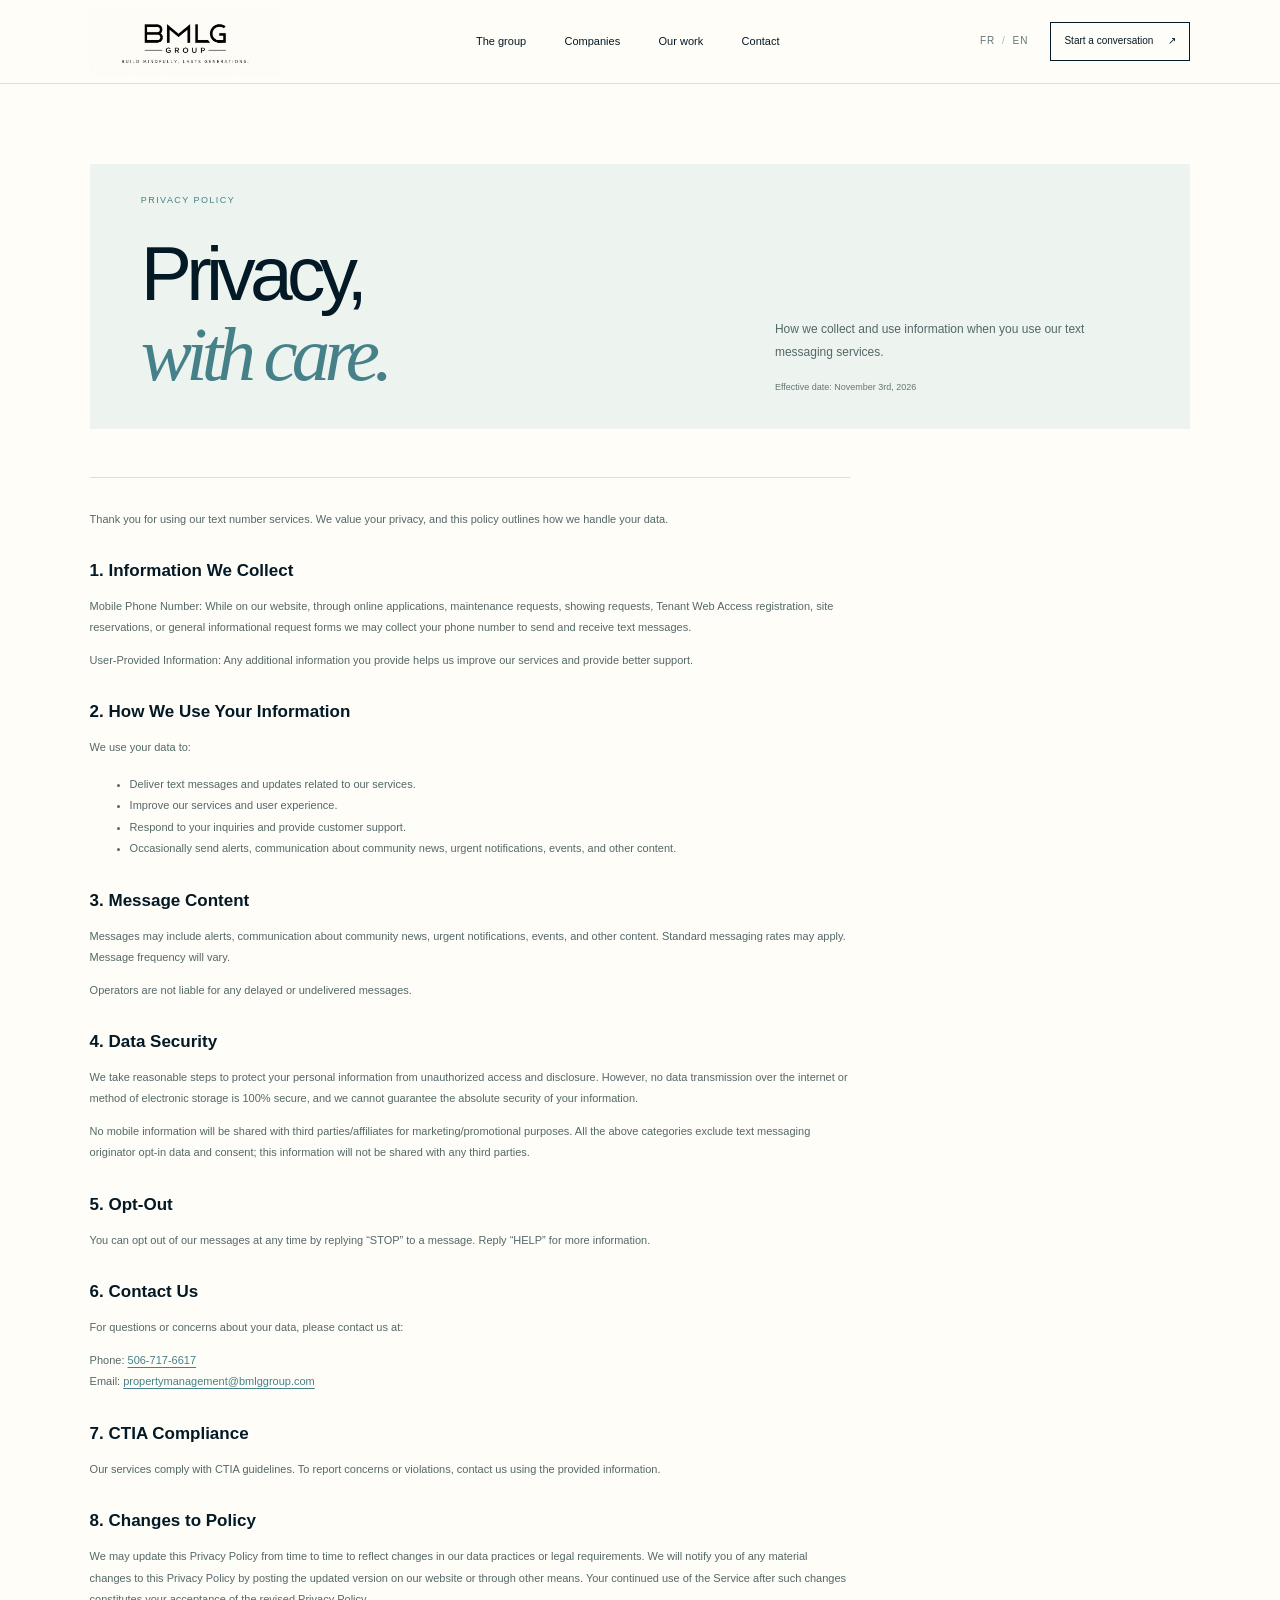
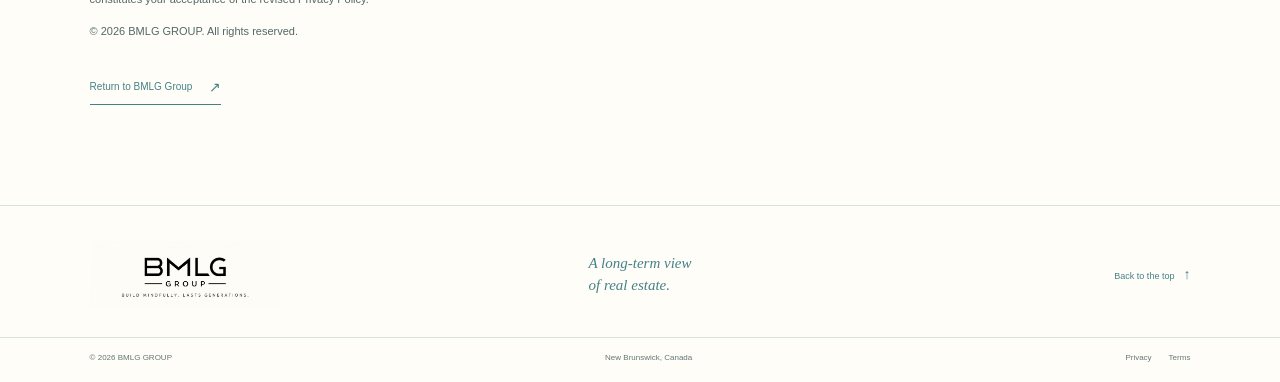
==== commit 61af7a72: "feat: logo" ====
--- a/privacy-policy.html
+++ b/privacy-policy.html
@@ -13,7 +13,7 @@
 <body class="legal-privacy">
   <a class="skip-link" href="#main" data-en="Skip to content" data-fr="Aller au contenu">Skip to content</a>
   <header class="masthead">
-    <a class="wordmark" href="index.html" aria-label="BMLG Group home"><span class="wordmark-symbol" aria-hidden="true">B</span><span>BMLG<small>GROUP</small></span></a>
+    <a class="wordmark" href="index.html" aria-label="BMLG Group home"><img class="wordmark-logo" src="logo.jpeg" alt="" width="190" height="68"></a>
     <nav class="site-nav" id="site-nav" aria-label="Main navigation">
       <a href="index.html#group" data-en="The group" data-fr="Le groupe">The group</a>
       <a href="index.html#companies" data-en="Companies" data-fr="Sociétés">Companies</a>
@@ -28,7 +28,7 @@
   </header>
   <main class="legal-main" id="main">
     <div class="legal-intro">
-      <div class="section-rail"><span data-en="Privacy" data-fr="Confidentialité">Privacy</span></div>
+      <div class="section-rail"><span data-en="Privacy Policy" data-fr="Confidentialité">Privacy Policy</span></div>
       <div class="legal-heading">
         <h1 data-en="Privacy,<br><em>with care.</em>" data-fr="Vos renseignements,<br><em>avec soin.</em>">Privacy,<br><em>with care.</em></h1>
         <div class="legal-summary">
@@ -71,13 +71,13 @@
   </main>
   <footer class="footer">
     <div class="footer-main section-wrap">
-      <a class="wordmark footer-wordmark" href="index.html" aria-label="BMLG Group home"><span class="wordmark-symbol" aria-hidden="true">B</span><span>BMLG<small>GROUP</small></span></a>
+      <a class="wordmark footer-wordmark" href="index.html" aria-label="BMLG Group home"><img class="wordmark-logo" src="logo.jpeg" alt="" width="190" height="68"></a>
       <p data-en="A long-term view<br>of real estate." data-fr="Une vision durable<br>de l’immobilier.">A long-term view<br>of real estate.</p>
       <a class="back-top" href="#main"><span data-en="Back to the top" data-fr="Retour en haut">Back to the top</span><span aria-hidden="true">↑</span></a>
     </div>
     <div class="footer-bottom section-wrap">
       <span>© <span id="year"></span> BMLG GROUP</span>
-      <span data-en="New Brunswick, Canada" data-fr="Nouveau-Brunswick, Canada">New Brunswick, Canada</span>
+      <span data-en="New Brunswick, Canada" data-fr="New Brunswick, Canada">New Brunswick, Canada</span>
       <nav aria-label="Legal"><a href="privacy-policy.html" aria-current="page" data-en="Privacy" data-fr="Confidentialité">Privacy</a><a href="terms-of-service.html" data-en="Terms" data-fr="Conditions">Terms</a></nav>
     </div>
   </footer>
--- a/style.css
+++ b/style.css
@@ -30,9 +30,8 @@
 .skip-link:focus { top: 12px; }
 
 .masthead { position: relative; z-index: 10; display: flex; min-height: 84px; align-items: center; justify-content: space-between; padding-inline: var(--edge); border-bottom: 1px solid var(--rule); background: var(--white); }
-.wordmark { display: inline-flex; align-items: center; gap: 10px; font-size: 15px; font-weight: 750; letter-spacing: .12em; line-height: 1.15; }
-.wordmark-symbol { display: grid; width: 39px; height: 39px; place-items: center; background: var(--night); color: var(--sand); font: italic 25px var(--serif); }
-.wordmark small { display: block; margin-top: 4px; color: var(--ocean); font-size: 8px; letter-spacing: .31em; }
+.wordmark { display: inline-flex; flex: 0 0 auto; align-items: center; }
+.wordmark-logo { display: block; width: 190px; height: 68px; object-fit: cover; object-position: center; mix-blend-mode: multiply; }
 .site-nav { display: flex; align-items: center; gap: clamp(20px, 3vw, 44px); font-size: 11px; }
 .site-nav a { transition: color .18s; }
 .site-nav a:hover { color: var(--ocean); }
@@ -202,7 +201,7 @@
   :root { --edge: 22px; }
   html { scroll-padding-top: 68px; }
   .masthead { min-height: 68px; }
-  .wordmark-symbol { width: 34px; height: 34px; }
+  .wordmark-logo { width: 150px; height: 54px; }
   .masthead-actions { gap: 9px; }
   .hero { display: flex; flex-direction: column; align-items: stretch; gap: 30px; padding-top: 46px; padding-bottom: 70px; }
   .hero-content { padding-bottom: 0; }
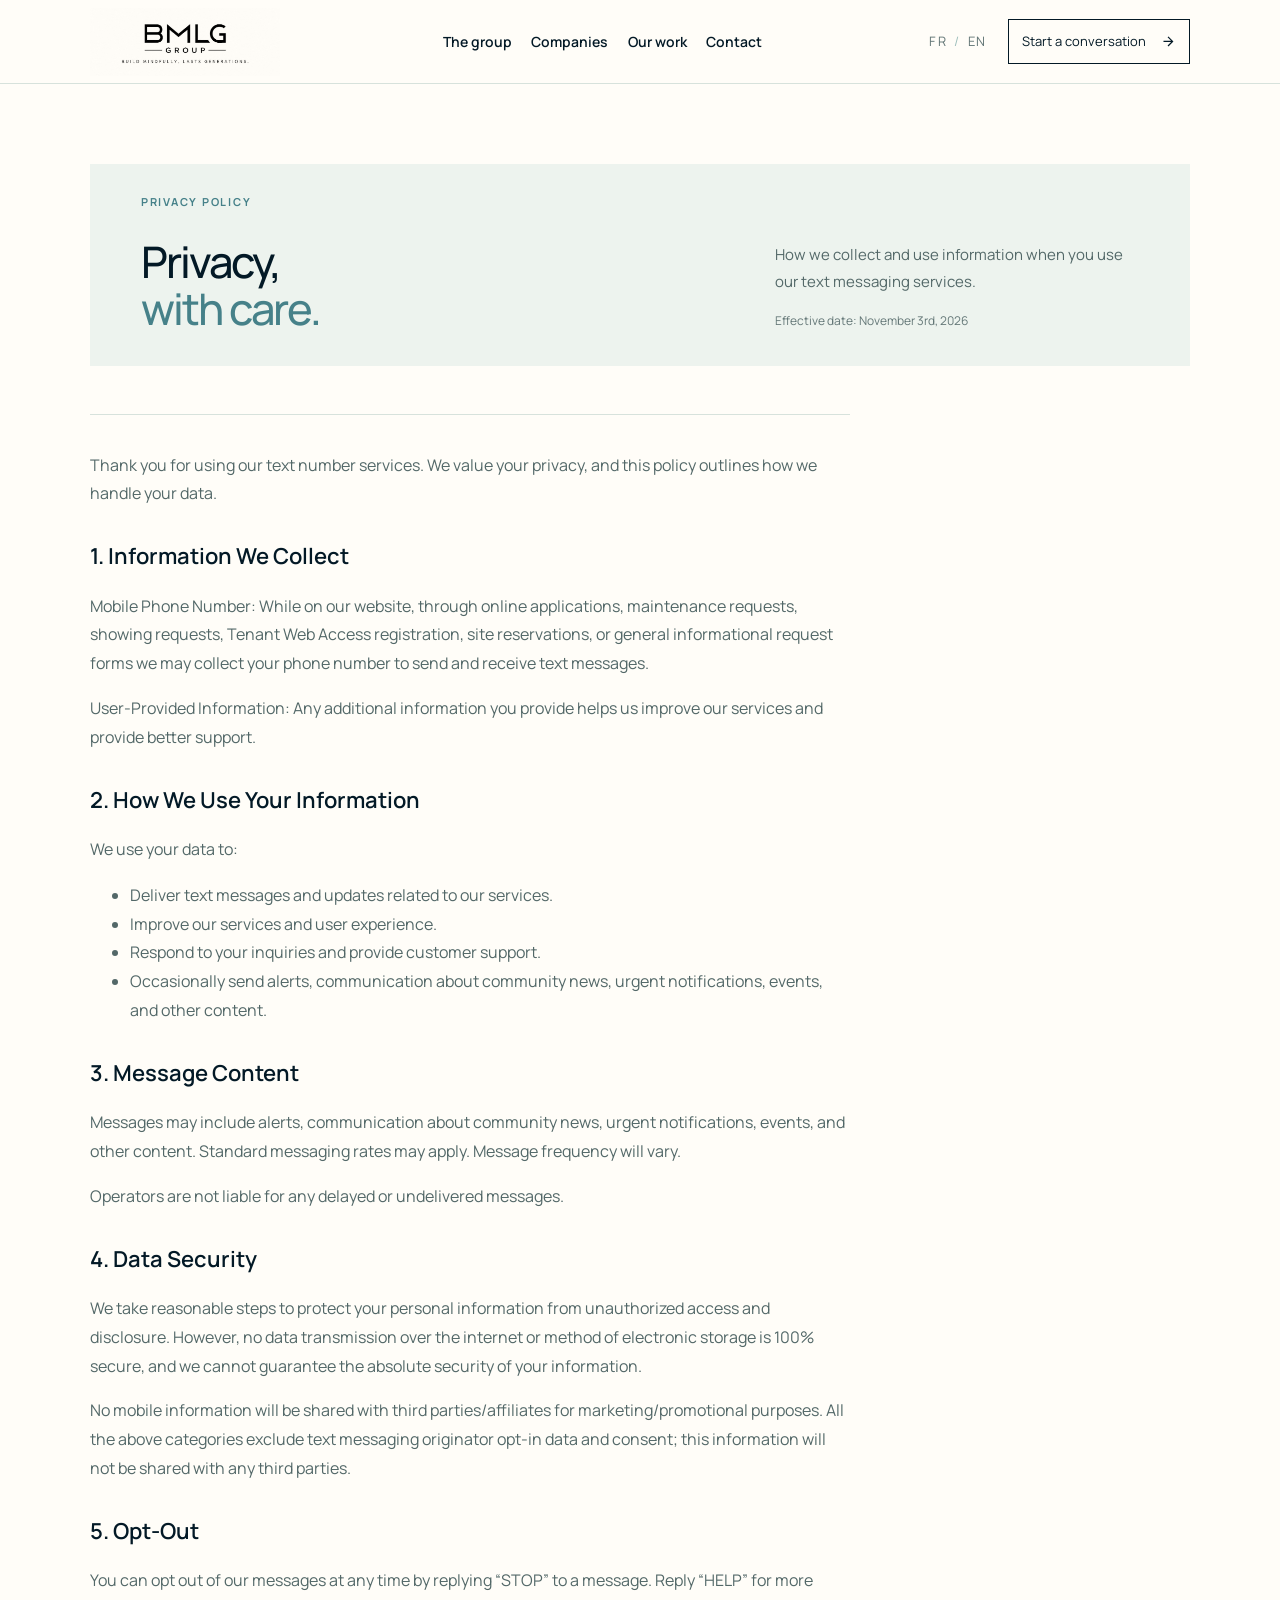
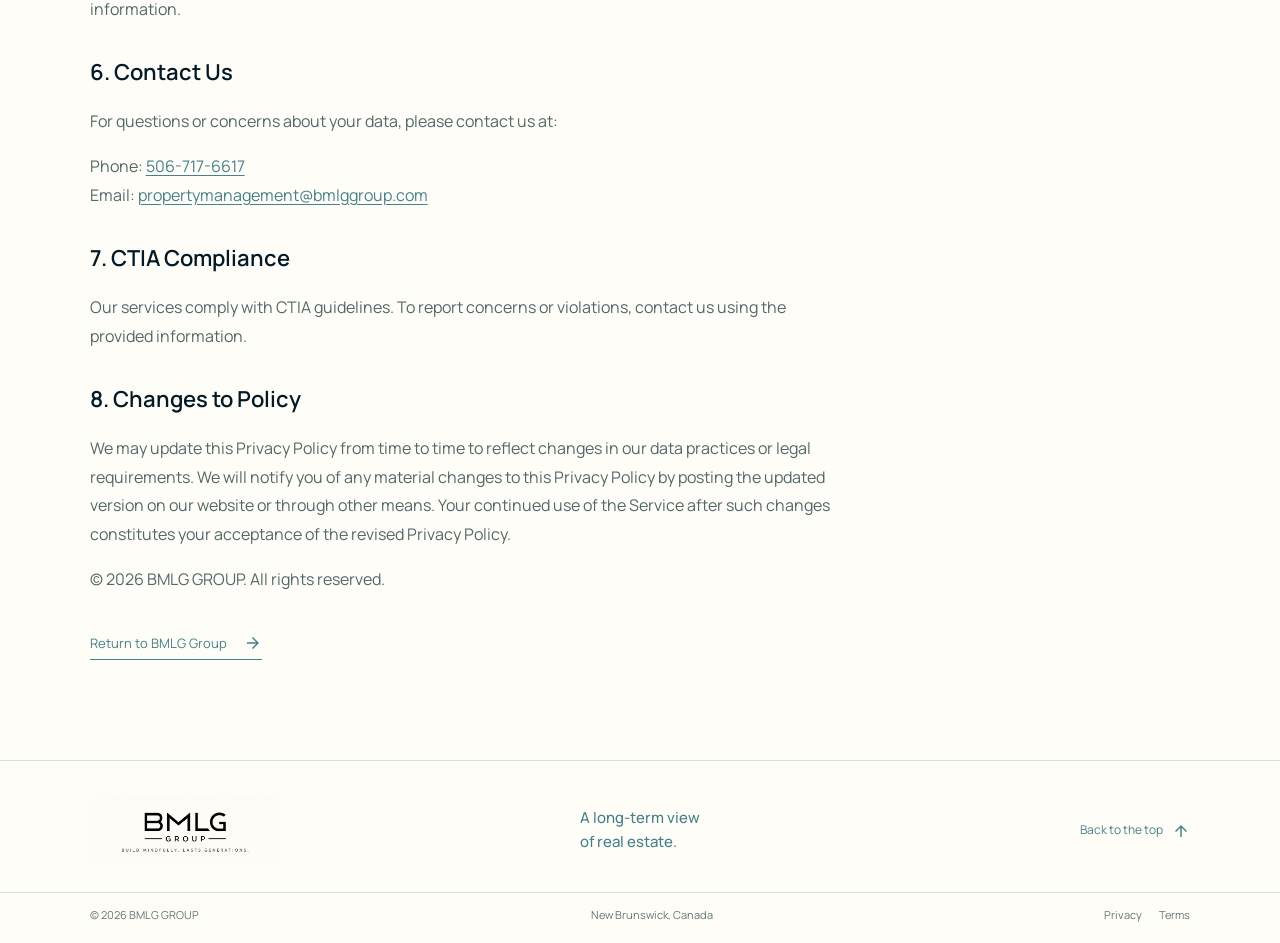
==== commit f2270654: "feat: Material Icons" ====
--- a/privacy-policy.html
+++ b/privacy-policy.html
@@ -6,6 +6,7 @@
   <meta name="theme-color" content="#031926">
   <meta name="description" content="How BMLG Group collects and uses information when you use its text messaging services.">
   <link rel="canonical" href="https://bmlggroup.com/privacy-policy.html">
+  <link rel="icon" type="image/png" sizes="64x64" href="favicon.png">
   <link rel="stylesheet" href="style.css">
   <script src="app.js" defer></script>
   <title>Privacy | BMLG Group</title>
@@ -22,7 +23,7 @@
     </nav>
     <div class="masthead-actions">
       <button class="language-toggle" type="button" aria-label="Passer en français" aria-pressed="false">FR <span aria-hidden="true">/</span> EN</button>
-      <a class="header-contact" href="index.html#contact"><span data-en="Start a conversation" data-fr="Entrer en contact">Start a conversation</span><span aria-hidden="true">↗</span></a>
+      <a class="header-contact" href="index.html#contact"><span data-en="Start a conversation" data-fr="Entrer en contact">Start a conversation</span><svg class="icon" aria-hidden="true" focusable="false"><use href="icons/material-icons.svg#arrow-forward"></use></svg></a>
       <button class="menu-toggle" type="button" aria-expanded="false" aria-controls="site-nav" aria-label="Open navigation"><span></span><span></span></button>
     </div>
   </header>
@@ -67,13 +68,13 @@
       <p data-en="We may update this Privacy Policy from time to time to reflect changes in our data practices or legal requirements. We will notify you of any material changes to this Privacy Policy by posting the updated version on our website or through other means. Your continued use of the Service after such changes constitutes your acceptance of the revised Privacy Policy." data-fr="Nous pouvons mettre à jour la présente politique de confidentialité à l’occasion afin de tenir compte des changements apportés à nos pratiques en matière de données ou des exigences légales. Nous vous aviserons de toute modification importante en publiant la version mise à jour sur notre site Web ou par d’autres moyens. Si vous continuez à utiliser le service après ces changements, vous acceptez la politique de confidentialité révisée.">We may update this Privacy Policy from time to time to reflect changes in our data practices or legal requirements. We will notify you of any material changes to this Privacy Policy by posting the updated version on our website or through other means. Your continued use of the Service after such changes constitutes your acceptance of the revised Privacy Policy.</p>
       <p data-en="© 2026 BMLG GROUP. All rights reserved." data-fr="© 2026 BMLG GROUP. Tous droits réservés.">© 2026 BMLG GROUP. All rights reserved.</p>
     </div>
-    <a class="inline-link legal-back" href="index.html"><span data-en="Return to BMLG Group" data-fr="Retour à BMLG Group">Return to BMLG Group</span><span aria-hidden="true">↗</span></a>
+    <a class="inline-link legal-back" href="index.html"><span data-en="Return to BMLG Group" data-fr="Retour à BMLG Group">Return to BMLG Group</span><svg class="icon" aria-hidden="true" focusable="false"><use href="icons/material-icons.svg#arrow-forward"></use></svg></a>
   </main>
   <footer class="footer">
     <div class="footer-main section-wrap">
       <a class="wordmark footer-wordmark" href="index.html" aria-label="BMLG Group home"><img class="wordmark-logo" src="logo.jpeg" alt="" width="190" height="68"></a>
       <p data-en="A long-term view<br>of real estate." data-fr="Une vision durable<br>de l’immobilier.">A long-term view<br>of real estate.</p>
-      <a class="back-top" href="#main"><span data-en="Back to the top" data-fr="Retour en haut">Back to the top</span><span aria-hidden="true">↑</span></a>
+      <a class="back-top" href="#main"><span data-en="Back to the top" data-fr="Retour en haut">Back to the top</span><svg class="icon" aria-hidden="true" focusable="false"><use href="icons/material-icons.svg#arrow-upward"></use></svg></a>
     </div>
     <div class="footer-bottom section-wrap">
       <span>© <span id="year"></span> BMLG GROUP</span>
--- a/style.css
+++ b/style.css
@@ -10,15 +10,32 @@
   --text: #233d40;
   --muted: #647777;
   --rule: #d7e2dc;
-  --serif: Georgia, "Times New Roman", serif;
-  --sans: "Segoe UI", Arial, sans-serif;
+  --sans: "Manrope", "Avenir Next", Avenir, "Segoe UI", Arial, sans-serif;
   --edge: clamp(22px, 7vw, 112px);
   --max: 1440px;
 }
 
+@font-face {
+  font-family: "Manrope";
+  font-style: normal;
+  font-weight: 400 700;
+  font-display: swap;
+  src: url("fonts/manrope-latin-ext.woff2") format("woff2");
+  unicode-range: U+0100-02BA, U+02BD-02C5, U+02C7-02CC, U+02CE-02D7, U+02DD-02FF, U+0304, U+0308, U+0329, U+1D00-1DBF, U+1E00-1E9F, U+1EF2-1EFF, U+2020, U+20A0-20AB, U+20AD-20C4, U+2113, U+2C60-2C7F, U+A720-A7FF;
+}
+
+@font-face {
+  font-family: "Manrope";
+  font-style: normal;
+  font-weight: 400 700;
+  font-display: swap;
+  src: url("fonts/manrope-latin.woff2") format("woff2");
+  unicode-range: U+0000-00FF, U+0131, U+0152-0153, U+02BB-02BC, U+02C6, U+02DA, U+02DC, U+2000-206F, U+20AC, U+2122, U+2191, U+2193, U+2212, U+2215, U+FEFF, U+FFFD;
+}
+
 * { box-sizing: border-box; }
 html { scroll-behavior: smooth; scroll-padding-top: 85px; }
-body { margin: 0; background: var(--white); color: var(--night); font: 15px/1.65 var(--sans); -webkit-font-smoothing: antialiased; }
+body { margin: 0; background: var(--white); color: var(--night); font: 17px/1.7 var(--sans); }
 body.menu-open { overflow: hidden; }
 a { color: inherit; text-decoration: none; }
 button, input, select, textarea { font: inherit; }
@@ -28,147 +45,151 @@
 .section-wrap { width: min(100%, var(--max)); margin-inline: auto; padding-inline: var(--edge); }
 .skip-link { position: fixed; z-index: 20; top: -60px; left: 18px; padding: 10px 15px; background: var(--night); color: var(--white); }
 .skip-link:focus { top: 12px; }
+.icon { display: inline-block; width: 1.15em; height: 1.15em; flex: 0 0 auto; fill: currentColor; vertical-align: middle; }
 
 .masthead { position: relative; z-index: 10; display: flex; min-height: 84px; align-items: center; justify-content: space-between; padding-inline: var(--edge); border-bottom: 1px solid var(--rule); background: var(--white); }
 .wordmark { display: inline-flex; flex: 0 0 auto; align-items: center; }
 .wordmark-logo { display: block; width: 190px; height: 68px; object-fit: cover; object-position: center; mix-blend-mode: multiply; }
-.site-nav { display: flex; align-items: center; gap: clamp(20px, 3vw, 44px); font-size: 11px; }
+.site-nav { display: flex; align-items: center; gap: clamp(12px, 1.5vw, 22px); font-size: 14px; font-weight: 600; }
 .site-nav a { transition: color .18s; }
 .site-nav a:hover { color: var(--ocean); }
 .masthead-actions { display: flex; align-items: center; gap: 18px; }
-.language-toggle { padding: 8px 4px; border: 0; background: transparent; color: var(--muted); font-size: 10px; letter-spacing: .1em; cursor: pointer; }
+.language-toggle { padding: 8px 4px; border: 0; background: transparent; color: var(--muted); font-size: 13px; letter-spacing: .1em; cursor: pointer; }
 .language-toggle span { margin-inline: 3px; color: var(--mist); }
 .language-toggle[aria-pressed="true"] { color: var(--ocean); }
-.header-contact { display: inline-flex; align-items: center; gap: 15px; padding: 10px 13px; border: 1px solid var(--night); font-size: 10px; transition: background .2s, color .2s; }
+.header-contact { display: inline-flex; align-items: center; gap: 15px; padding: 10px 13px; border: 1px solid var(--night); font-size: 13px; transition: background .2s, color .2s; }
 .header-contact:hover { background: var(--night); color: var(--sand); }
 .menu-toggle { display: none; }
 
 .hero { position: relative; display: grid; min-height: 660px; grid-template-columns: minmax(0, .9fr) minmax(440px, 1.1fr); align-items: center; gap: 5%; padding: 54px var(--edge) 103px; overflow: hidden; }
 .hero-content { position: relative; z-index: 2; padding-bottom: 24px; }
-.kicker, .section-rail { display: flex; align-items: center; gap: 11px; color: var(--muted); font-size: 9px; letter-spacing: .16em; text-transform: uppercase; }
+.kicker, .section-rail { display: flex; align-items: center; gap: 11px; color: var(--muted); font-size: 11px; letter-spacing: .16em; text-transform: uppercase; }
 .kicker { margin-bottom: 27px; }
 .kicker-line { width: 25px; height: 1px; background: var(--ocean); }
-.hero h1, .group h2, .companies h2, .expertise h2, .work h2, .contact h2 { margin: 0; font-family: var(--sans); font-weight: 400; letter-spacing: -.075em; }
-.hero h1 { font-size: clamp(68px, 8.6vw, 119px); line-height: .96; }
-.hero h1 em, h2 em { color: var(--ocean); font-family: var(--serif); font-weight: 400; letter-spacing: -.065em; }
-.hero-summary { max-width: 425px; margin: 27px 0 25px; color: #536868; font-size: 13px; line-height: 1.9; }
-.round-link { display: inline-flex; min-height: 48px; align-items: center; gap: 23px; padding: 0 17px; border: 1px solid var(--night); font-size: 10px; transition: background .2s, color .2s; }
+.hero h1, .group h2, .companies h2, .expertise h2, .work h2, .contact h2 { margin: 0; font-family: var(--sans); font-weight: 500; letter-spacing: -.045em; }
+.hero h1 em, h2 em { color: var(--ocean); font-family: var(--sans); font-style: normal; font-weight: 500; letter-spacing: -.035em; }
+.hero h1, .group h2, .companies h2, .expertise h2, .work h2, .contact h2, .legal-main h1 { font-size: clamp(32px, 3.4vw, 52px); line-height: 1.08; text-wrap: balance; }
+.hero-summary { max-width: 425px; margin: 27px 0 25px; color: #536868; font-size: 16px; line-height: 1.8; }
+.round-link { display: inline-flex; min-height: 48px; align-items: center; gap: 23px; padding: 0 17px; border: 1px solid var(--night); font-size: 13px; transition: background .2s, color .2s; }
 .round-link:hover { background: var(--night); color: var(--sand); }
-.round-link span:last-child { color: var(--ocean); font-size: 16px; }
-.hero-place { margin: 35px 0 0; color: var(--muted); font-size: 9px; letter-spacing: .04em; }
+.round-link .icon { width: 18px; height: 18px; color: var(--ocean); }
+.hero-place { margin: 35px 0 0; color: var(--muted); font-size: 12px; letter-spacing: .04em; }
 .hero-place span { margin-right: 7px; color: var(--ocean); }
 .hero-graphic { position: relative; min-height: 500px; background: var(--mist); }
 .hero-graphic > svg { display: block; position: absolute; inset: 0; width: 100%; height: 100%; }
-.graphic-stamp { position: absolute; z-index: 1; top: 35px; left: -32px; display: block; padding: 14px 18px; background: var(--sand); color: var(--night); font: italic 17px/1.25 var(--serif); }
-.graphic-index { position: absolute; right: 15px; bottom: 13px; color: var(--white); font-size: 8px; letter-spacing: .14em; }
-.hero-bottom { position: absolute; right: var(--edge); bottom: 36px; left: var(--edge); display: grid; grid-template-columns: 1fr auto 1fr; align-items: center; color: var(--muted); font-size: 8px; letter-spacing: .12em; text-transform: uppercase; }
-.hero-bottom span:last-child { justify-self: end; color: var(--ocean); font-size: 16px; }
+.graphic-stamp { position: absolute; z-index: 1; top: 35px; left: -32px; display: block; padding: 14px 18px; background: var(--sand); color: var(--night); font: 500 17px/1.4 var(--sans); }
+.graphic-index { position: absolute; right: 15px; bottom: 13px; color: var(--white); font-size: 10px; letter-spacing: .14em; }
+.hero-bottom { position: absolute; right: var(--edge); bottom: 36px; left: var(--edge); display: grid; grid-template-columns: 1fr auto; align-items: center; color: var(--muted); font-size: 11px; letter-spacing: .08em; text-transform: uppercase; }
+.hero-bottom .icon { justify-self: end; width: 18px; height: 18px; color: var(--ocean); }
 
 .group { padding-top: 108px; padding-bottom: 110px; border-top: 1px solid var(--rule); }
 .section-rail { gap: 12px; }
-.section-rail span:first-child { color: var(--ocean); }
+.section-rail span:first-child { color: var(--ocean); font-weight: 700; font-variant-numeric: tabular-nums; }
+.journey-rail { gap: 14px; }
+.journey-rail > span:first-child { display: grid; width: 54px; height: 54px; flex: 0 0 auto; place-items: center; border: 1px solid var(--rule); background: #edf3ee; color: var(--ocean); font-size: 21px; font-weight: 700; letter-spacing: 0; }
+.journey-rail > span:last-child { color: var(--night); font-size: 12px; font-weight: 600; letter-spacing: .12em; }
+.companies-heading .journey-rail > span:first-child { border-color: #d3e2da; background: #dce9e3; }
+.work-title .journey-rail > span:first-child { border-color: #ffffff3b; background: #173a40; color: var(--mist); }
+.work-title .journey-rail > span:last-child { color: var(--mist); }
 .group-copy { display: grid; grid-template-columns: 1.12fr .75fr; align-items: end; gap: 10%; margin: 31px 0 72px; }
-.group h2, .companies h2, .expertise h2, .work h2 { font-size: clamp(47px, 6vw, 78px); line-height: 1.04; }
-.group-description p { margin: 0 0 14px; color: #536868; font-size: 12px; line-height: 1.95; }
-.inline-link { display: inline-flex; align-items: center; gap: 17px; margin-top: 7px; padding-bottom: 5px; border-bottom: 1px solid var(--ocean); color: var(--ocean); font-size: 10px; transition: gap .2s; }
+.group-description p { margin: 0 0 14px; color: #536868; font-size: 15px; line-height: 1.8; }
+.inline-link { display: inline-flex; align-items: center; gap: 17px; margin-top: 7px; padding-bottom: 5px; border-bottom: 1px solid var(--ocean); color: var(--ocean); font-size: 13px; transition: gap .2s; }
 .inline-link:hover { gap: 24px; }
-.inline-link span:last-child { font-size: 14px; }
+.inline-link .icon { width: 18px; height: 18px; }
 .values-row { display: grid; grid-template-columns: repeat(3, 1fr); border-top: 1px solid var(--rule); }
 .values-row article { position: relative; padding: 20px 30px 0 0; }
-.value-number { color: var(--ocean); font: italic 15px var(--serif); }
+.value-number { color: var(--ocean); font: 500 15px var(--sans); }
 .values-row h3 { margin: 17px 0 5px; font-size: 15px; font-weight: 600; }
-.values-row p { margin: 0; color: var(--muted); font-size: 10px; }
+.values-row p { margin: 0; color: var(--muted); font-size: 13px; line-height: 1.65; }
 
 .companies { padding: 99px 0 115px; background: #edf3ee; }
 .companies-heading { display: grid; grid-template-columns: .65fr 1.2fr .65fr; align-items: end; gap: 26px; margin-bottom: 48px; }
 .companies-heading .section-rail { align-self: start; }
-.companies-heading > p { margin: 0 0 7px; color: #536868; font-size: 11px; line-height: 1.9; }
-.companies h2 { font-size: clamp(46px, 5vw, 66px); }
+.companies-heading > p { margin: 0 0 7px; color: #536868; font-size: 14px; line-height: 1.8; }
 .company-list { border-top: 1px solid #cbd9d1; }
-.company-row { display: grid; min-height: 150px; grid-template-columns: 45px minmax(200px, .9fr) 1.2fr 28px; align-items: center; gap: 25px; padding: 23px 4px; border-bottom: 1px solid #cbd9d1; }
-.company-count { align-self: start; padding-top: 4px; color: var(--ocean); font-size: 9px; letter-spacing: .1em; }
-.company-tag { color: var(--muted); font-size: 8px; letter-spacing: .14em; }
+.company-row { display: grid; min-height: 150px; grid-template-columns: minmax(200px, .9fr) 1.2fr 28px; align-items: center; gap: 25px; padding: 23px 4px; border-bottom: 1px solid #cbd9d1; }
+.company-row-static { grid-template-columns: minmax(200px, .9fr) 1.2fr; }
+.company-tag { color: var(--muted); font-size: 11px; letter-spacing: .1em; }
 .company-name h3 { margin: 6px 0 0; font-size: clamp(18px, 2vw, 25px); font-weight: 500; letter-spacing: -.045em; overflow-wrap: anywhere; }
-.company-row > p { max-width: 430px; margin: 0; color: #536868; font-size: 11px; line-height: 1.85; }
+.company-row > p { max-width: 430px; margin: 0; color: #536868; font-size: 14px; line-height: 1.75; }
 .row-arrow { display: grid; width: 27px; height: 27px; place-items: center; border: 1px solid #b5c9c0; color: var(--ocean); font-size: 13px; }
+.row-arrow .icon { width: 18px; height: 18px; }
 a.row-arrow { transition: background .2s, color .2s; }
 a.row-arrow:hover { background: var(--night); color: var(--sand); }
 
 .expertise { display: grid; grid-template-columns: 1fr 1fr; align-items: start; gap: 55px 11%; padding-top: 112px; padding-bottom: 115px; }
 .expertise-title h2 { margin-top: 29px; }
-.expertise-title > p { max-width: 410px; margin: 19px 0 0; color: #536868; font-size: 11px; line-height: 1.9; }
+.expertise-title > p { max-width: 410px; margin: 19px 0 0; color: #536868; font-size: 14px; line-height: 1.8; }
 .expertise-items { padding-top: 28px; border-top: 1px solid var(--rule); }
-.expertise-items article { display: grid; grid-template-columns: 27px 1fr 18px; gap: 12px; padding: 23px 0; border-bottom: 1px solid var(--rule); }
-.expertise-items article > span:first-child, .expertise-arrow { color: var(--ocean); font-size: 9px; }
-.expertise-items h3 { margin: 0 0 6px; font-size: 14px; font-weight: 600; }
-.expertise-items p { margin: 0; color: var(--muted); font-size: 10px; line-height: 1.85; }
+.expertise-items article { position: relative; padding: 23px 0 23px 24px; border-bottom: 1px solid var(--rule); }
+.expertise-items article::before { position: absolute; top: 31px; left: 0; width: 7px; height: 7px; border-radius: 50%; background: var(--ocean); content: ""; }
+.expertise-items h3 { margin: 0 0 6px; font-size: 16px; font-weight: 600; }
+.expertise-items p { margin: 0; color: var(--muted); font-size: 14px; line-height: 1.75; }
 .expertise-note { grid-column: 1 / -1; display: flex; align-items: center; gap: 16px; margin-top: 9px; padding: 18px 22px; background: #edf3ee; }
 .note-symbol { color: var(--ocean); font-size: 20px; }
-.expertise-note p { max-width: 470px; margin: 0; color: var(--deep); font: italic 16px/1.5 var(--serif); }
+.expertise-note p { max-width: 470px; margin: 0; color: var(--deep); font: 500 16px/1.6 var(--sans); }
 
 .work { padding: 105px 0 120px; background: var(--night); color: var(--white); }
 .work-title { display: grid; grid-template-columns: .7fr 1.15fr .75fr; align-items: end; gap: 28px; margin-bottom: 48px; }
 .work-title .section-rail { align-self: start; color: var(--mist); }
 .work-title .section-rail span:first-child { color: var(--leaf); }
-.work h2 { font-size: clamp(47px, 5.7vw, 75px); }
 .work h2 em { color: var(--mist); }
-.work-title > p { max-width: 350px; margin: 0 0 6px; color: #c2d2ce; font-size: 11px; line-height: 1.9; }
+.work-title > p { max-width: 350px; margin: 0 0 6px; color: #c2d2ce; font-size: 14px; line-height: 1.8; }
 .work-card { display: grid; grid-template-columns: 1.1fr .9fr; background: #173a40; }
 .work-art { position: relative; min-height: 430px; overflow: hidden; background: var(--ocean); }
 .work-art > svg { display: block; position: absolute; inset: 0; width: 100%; height: 100%; }
-.work-art-label { position: absolute; right: 13px; bottom: 13px; padding: 7px 9px; background: var(--sand); color: var(--night); font-size: 8px; letter-spacing: .11em; }
+.work-art-label { position: absolute; right: 13px; bottom: 13px; padding: 7px 9px; background: var(--sand); color: var(--night); font-size: 11px; letter-spacing: .08em; }
 .work-facts { display: flex; flex-direction: column; align-items: flex-start; justify-content: center; padding: clamp(28px, 5vw, 65px); }
-.work-partner { color: var(--mist); font-size: 9px; letter-spacing: .1em; text-transform: uppercase; }
+.work-partner { color: var(--mist); font-size: 11px; letter-spacing: .1em; text-transform: uppercase; }
 .work-stats { display: grid; width: 100%; grid-template-columns: 1fr 1fr; margin: 6px 0 21px; padding: 16px 0; border-block: 1px solid #ffffff3b; }
 .work-stats > div { display: flex; flex-direction: column; gap: 2px; }
-.work-stats strong { color: var(--sand); font: 400 39px/1.1 var(--serif); }
-.work-stats span { color: #c2d2ce; font-size: 8px; }
-.work-description { margin: 0 0 17px; color: #dce5df; font-size: 11px; line-height: 1.9; }
+.work-stats strong { color: var(--sand); font: 500 39px/1.1 var(--sans); }
+.work-stats span { color: #c2d2ce; font-size: 12px; }
+.work-description { margin: 0 0 17px; color: #dce5df; font-size: 14px; line-height: 1.8; }
 .work .inline-link { border-color: var(--mist); color: var(--mist); }
 
 .contact { display: grid; grid-template-columns: 1fr 1fr; gap: 11%; padding-top: 105px; padding-bottom: 105px; }
 .contact-copy .section-rail { margin-bottom: 28px; }
-.contact h2 { font-size: clamp(51px, 6.7vw, 85px); line-height: 1.02; }
 .contact h2 em { color: var(--ocean); }
-.contact-copy > p:not(.section-rail):not(.contact-place) { max-width: 390px; margin: 22px 0 13px; color: #536868; font-size: 12px; line-height: 1.9; }
-.contact-address { display: inline-flex; align-items: center; gap: 12px; padding-bottom: 5px; border-bottom: 1px solid var(--ocean); color: var(--deep); font-size: 13px; }
-.contact-address span { color: var(--ocean); }
-.contact-place { margin-top: 17px; color: var(--muted); font-size: 9px; }
+.contact-copy > p:not(.section-rail):not(.contact-place) { max-width: 390px; margin: 22px 0 13px; color: #536868; font-size: 15px; line-height: 1.8; }
+.contact-address { display: inline-flex; align-items: center; gap: 12px; padding-bottom: 5px; border-bottom: 1px solid var(--ocean); color: var(--deep); font-size: 15px; }
+.contact-address .icon { width: 18px; height: 18px; color: var(--ocean); }
+.contact-place { margin-top: 17px; color: var(--muted); font-size: 12px; }
 .contact-form { padding-top: 4px; }
 .field { display: flex; flex-direction: column; margin-bottom: 12px; padding: 9px 0 8px; border-bottom: 1px solid var(--rule); }
 .field:focus-within { border-color: var(--ocean); }
-.field label { margin-bottom: 5px; color: var(--muted); font-size: 8px; letter-spacing: .13em; text-transform: uppercase; }
-.field input, .field select, .field textarea { width: 100%; padding: 3px 0; border: 0; outline: 0; border-radius: 0; background: transparent; color: var(--night); font-size: 12px; }
+.field label { margin-bottom: 5px; color: var(--muted); font-size: 11px; letter-spacing: .1em; text-transform: uppercase; }
+.field input, .field select, .field textarea { width: 100%; padding: 3px 0; border: 0; outline: 0; border-radius: 0; background: transparent; color: var(--night); font-size: 16px; }
 .field select { cursor: pointer; }
 .field select:invalid { color: #7b8b88; }
 .field option { background: var(--white); color: var(--night); }
 .field textarea { resize: vertical; }
 .form-actions { display: flex; align-items: center; justify-content: space-between; gap: 18px; margin-top: 18px; }
-.form-actions p { max-width: 195px; margin: 0; color: var(--muted); font-size: 9px; line-height: 1.7; }
-.submit-button { display: inline-flex; min-height: 45px; align-items: center; gap: 25px; padding: 0 15px; border: 0; background: var(--night); color: var(--sand); font-size: 10px; cursor: pointer; transition: background .2s; }
+.form-actions p { max-width: 225px; margin: 0; color: var(--muted); font-size: 12px; line-height: 1.65; }
+.submit-button { display: inline-flex; min-height: 48px; align-items: center; gap: 25px; padding: 0 15px; border: 0; background: var(--night); color: var(--sand); font-size: 13px; cursor: pointer; transition: background .2s; }
 .submit-button:hover { background: var(--ocean); }
-.submit-button span:last-child { font-size: 15px; }
-.form-status { min-height: 20px; margin: 11px 0 0; color: var(--ocean); font-size: 10px; }
+.submit-button .icon { width: 18px; height: 18px; }
+.form-status { min-height: 20px; margin: 11px 0 0; color: var(--ocean); font-size: 13px; }
 
 .footer { padding: 35px 0 18px; border-top: 1px solid var(--rule); }
 .footer-main { display: grid; grid-template-columns: 1fr 1fr 1fr; align-items: center; padding-bottom: 28px; }
-.footer-main > p { justify-self: center; margin: 0; color: var(--ocean); font: italic 15px/1.45 var(--serif); }
-.back-top { justify-self: end; color: var(--ocean); font-size: 9px; }
-.back-top span:last-child { margin-left: 9px; font-size: 14px; }
-.footer-bottom { display: flex; align-items: center; justify-content: space-between; gap: 15px; padding-top: 13px; border-top: 1px solid var(--rule); color: var(--muted); font-size: 8px; }
+.footer-main > p { justify-self: center; margin: 0; color: var(--ocean); font: 500 15px/1.6 var(--sans); }
+.back-top { justify-self: end; color: var(--ocean); font-size: 12px; }
+.back-top .icon { margin-left: 9px; width: 18px; height: 18px; }
+.footer-bottom { display: flex; align-items: center; justify-content: space-between; gap: 15px; padding-top: 13px; border-top: 1px solid var(--rule); color: var(--muted); font-size: 11px; }
 .footer-bottom nav { display: flex; gap: 17px; }
 .footer-bottom a:hover { color: var(--ocean); }
 
 .legal-main { width: min(100%, var(--max)); margin-inline: auto; padding: 80px var(--edge) 100px; }
 .legal-intro { margin-bottom: 48px; padding: 29px clamp(22px, 4vw, 54px) 34px; background: #edf3ee; }
 .legal-heading { display: grid; grid-template-columns: 1.1fr .75fr; align-items: end; gap: 10%; margin-top: 26px; }
-.legal-main h1 { max-width: 900px; margin: 0; font-size: clamp(47px, 6vw, 78px); font-weight: 400; letter-spacing: -.075em; line-height: 1.04; }
-.legal-main h1 em { color: var(--ocean); font-family: var(--serif); font-weight: 400; }
-.legal-summary p:first-child { margin: 0 0 16px; color: #536868; font-size: 12px; line-height: 1.9; }
-.legal-updated { margin: 0; color: var(--muted); font-size: 9px; }
+.legal-main h1 { max-width: 900px; margin: 0; font-family: var(--sans); font-weight: 500; letter-spacing: -.045em; }
+.legal-main h1 em { color: var(--ocean); font-family: var(--sans); font-style: normal; font-weight: 500; }
+.legal-summary p:first-child { margin: 0 0 16px; color: #536868; font-size: 15px; line-height: 1.8; }
+.legal-updated { margin: 0; color: var(--muted); font-size: 12px; }
 .legal-content { max-width: 760px; padding-top: 20px; border-top: 1px solid var(--rule); }
-.legal-content h2 { margin: 27px 0 8px; font-size: 17px; font-weight: 600; }
-.legal-content p, .legal-content li { color: #536868; font-size: 11px; line-height: 1.95; }
+.legal-content h2 { margin: 30px 0 10px; font-family: var(--sans); font-size: 22px; font-weight: 600; }
+.legal-content p, .legal-content li { color: #536868; font-size: 16px; line-height: 1.8; }
 .legal-content a { color: var(--ocean); text-decoration: underline; text-underline-offset: 3px; }
 .legal-back { margin-top: 22px; }
 
@@ -185,11 +206,11 @@
   .header-contact { display: none; }
   .hero { min-height: 570px; grid-template-columns: .95fr 1.05fr; gap: 4%; }
   .hero-graphic { min-height: 410px; }
-  .hero h1 { font-size: clamp(62px, 8vw, 88px); }
   .group { padding-top: 83px; padding-bottom: 87px; }
   .group-copy { gap: 7%; margin-bottom: 55px; }
   .companies-heading { grid-template-columns: .55fr 1.2fr .75fr; gap: 18px; }
-  .company-row { grid-template-columns: 30px minmax(180px, .9fr) 1.2fr 28px; gap: 15px; }
+  .company-row { grid-template-columns: minmax(180px, .9fr) 1.2fr 28px; gap: 15px; }
+  .company-row-static { grid-template-columns: minmax(180px, .9fr) 1.2fr; }
   .expertise { gap: 45px 7%; padding-top: 88px; padding-bottom: 95px; }
   .work-title { grid-template-columns: .55fr 1.15fr .75fr; gap: 18px; }
   .work-card { grid-template-columns: 1fr .95fr; }
@@ -198,6 +219,7 @@
 }
 
 @media (max-width: 680px) {
+  .hero h1, .group h2, .companies h2, .expertise h2, .work h2, .contact h2, .legal-main h1 { font-size: clamp(22px, 7vw, 44px); }
   :root { --edge: 22px; }
   html { scroll-padding-top: 68px; }
   .masthead { min-height: 68px; }
@@ -205,38 +227,37 @@
   .masthead-actions { gap: 9px; }
   .hero { display: flex; flex-direction: column; align-items: stretch; gap: 30px; padding-top: 46px; padding-bottom: 70px; }
   .hero-content { padding-bottom: 0; }
-  .hero h1 { font-size: clamp(64px, 15vw, 86px); }
-  .hero-summary { max-width: 350px; font-size: 12px; }
+  .hero-summary { max-width: 350px; font-size: 15px; }
   .hero-place { margin-top: 22px; }
   .hero-graphic { min-height: 360px; margin-left: 12px; }
-  .graphic-stamp { top: 20px; left: -12px; padding: 11px 14px; font-size: 14px; }
-  .hero-bottom { bottom: 27px; grid-template-columns: auto 1fr auto; gap: 12px; font-size: 7px; }
+  .graphic-stamp { top: 20px; left: -12px; padding: 11px 14px; font-size: 15px; }
+  .hero-bottom { bottom: 27px; grid-template-columns: 1fr auto; gap: 12px; font-size: 9px; }
   .group { padding-top: 66px; padding-bottom: 70px; }
   .group-copy { display: block; margin: 26px 0 39px; }
-  .group h2, .companies h2, .expertise h2, .work h2 { font-size: clamp(43px, 11vw, 61px); }
   .group-description { margin-top: 22px; }
-  .group-description p { font-size: 11px; }
+  .group-description p { font-size: 15px; }
   .values-row { grid-template-columns: 1fr; }
   .values-row article { display: grid; grid-template-columns: 30px 1fr; align-items: baseline; gap: 4px 10px; padding: 14px 0; border-bottom: 1px solid var(--rule); }
   .value-number { grid-row: span 2; }
-  .values-row h3 { margin: 0; font-size: 13px; }
+  .values-row h3 { margin: 0; font-size: 15px; }
   .companies { padding: 68px 0 75px; }
   .companies-heading { display: block; margin-bottom: 29px; }
   .companies-heading h2 { margin-top: 22px; }
   .companies-heading > p { margin-top: 16px; }
-  .company-row { position: relative; grid-template-columns: 24px 1fr 28px; gap: 10px; padding: 21px 0; }
+  .company-row { position: relative; grid-template-columns: 1fr 28px; gap: 10px; padding: 21px 0; }
+  .company-row-static { grid-template-columns: 1fr; }
   .company-name h3 { font-size: 21px; }
-  .company-row > p { grid-column: 2 / 4; grid-row: 2; max-width: none; font-size: 10px; }
-  .company-row .row-arrow { grid-column: 3; grid-row: 1; }
-  .company-count { grid-column: 1; grid-row: 1 / 3; }
+  .company-row > p { grid-column: 1 / -1; grid-row: 2; max-width: none; font-size: 14px; }
+  .company-row .row-arrow { grid-column: 2; grid-row: 1; }
   .expertise { display: block; padding-top: 69px; padding-bottom: 72px; }
   .expertise-title h2 { margin-top: 23px; }
-  .expertise-title > p { font-size: 10px; }
+  .expertise-title > p { font-size: 14px; }
   .expertise-items { margin-top: 31px; padding-top: 4px; }
-  .expertise-items article { gap: 8px; padding: 18px 0; }
-  .expertise-items h3 { font-size: 12px; }
+  .expertise-items article { padding: 18px 0 18px 20px; }
+  .expertise-items article::before { top: 26px; }
+  .expertise-items h3 { font-size: 15px; }
   .expertise-note { margin-top: 24px; padding: 15px; }
-  .expertise-note p { font-size: 14px; }
+  .expertise-note p { font-size: 15px; }
   .work { padding: 68px 0 73px; }
   .work-title { display: block; margin-bottom: 27px; }
   .work-title h2 { margin-top: 22px; }
@@ -245,22 +266,20 @@
   .work-art { min-height: 300px; }
   .work-facts { padding: 24px; }
   .contact { display: block; padding-top: 68px; padding-bottom: 70px; }
-  .contact h2 { font-size: clamp(53px, 13vw, 69px); }
   .contact-form { margin-top: 35px; }
   .form-actions { align-items: stretch; flex-direction: column; }
   .form-actions p { max-width: 300px; }
   .submit-button { justify-content: space-between; }
   .footer-main { grid-template-columns: 1fr auto; gap: 15px; padding-bottom: 22px; }
-  .footer-main > p { grid-column: 1; grid-row: 2; justify-self: start; font-size: 13px; }
+  .footer-main > p { grid-column: 1; grid-row: 2; justify-self: start; font-size: 15px; }
   .back-top { grid-column: 2; grid-row: 1; }
   .footer-bottom { display: grid; grid-template-columns: 1fr auto; gap: 9px; }
   .footer-bottom nav { grid-column: 1 / -1; }
   .legal-main { padding-top: 59px; padding-bottom: 72px; }
   .legal-intro { margin-bottom: 35px; padding: 22px 18px 25px; }
   .legal-heading { display: block; margin-top: 20px; }
-  .legal-main h1 { font-size: clamp(43px, 11vw, 61px); }
   .legal-summary { margin-top: 18px; }
-  .legal-content h2 { font-size: 15px; }
+  .legal-content h2 { font-size: 20px; }
 }
 
 @media (prefers-reduced-motion: reduce) {
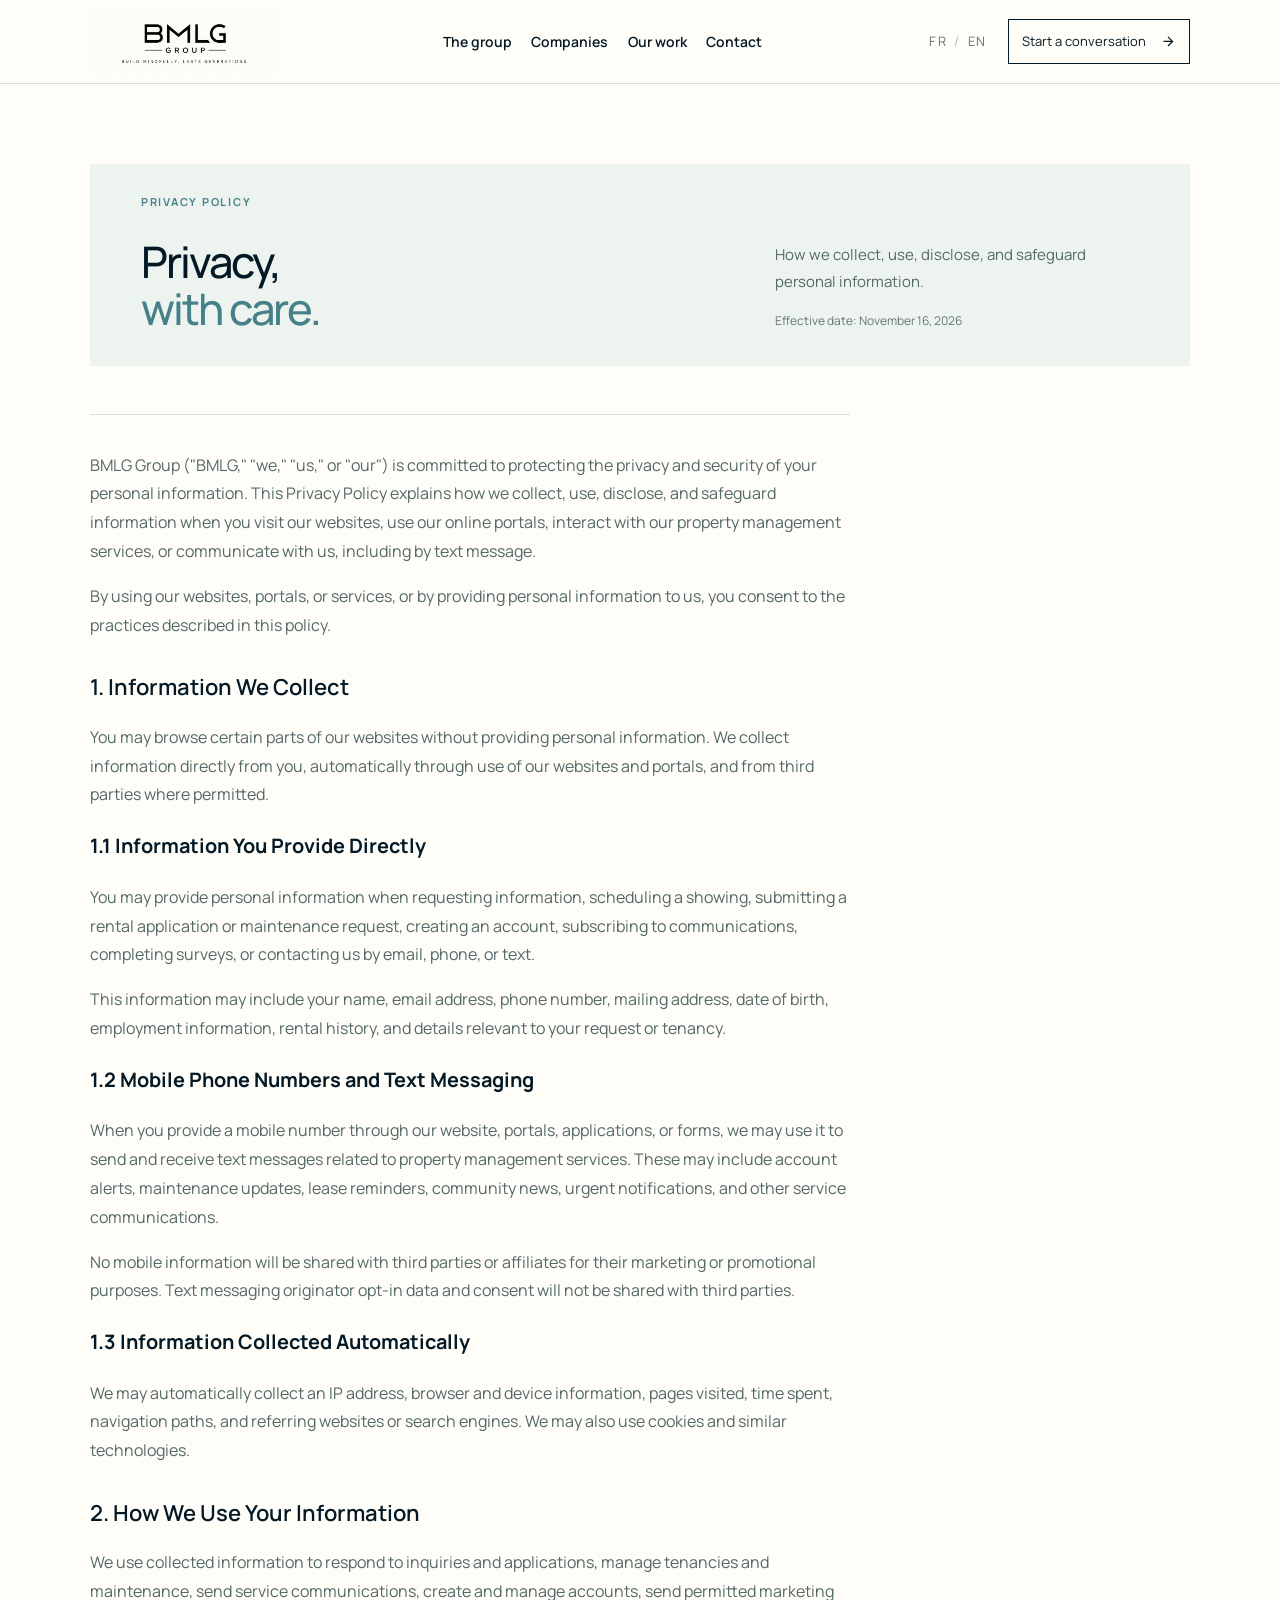
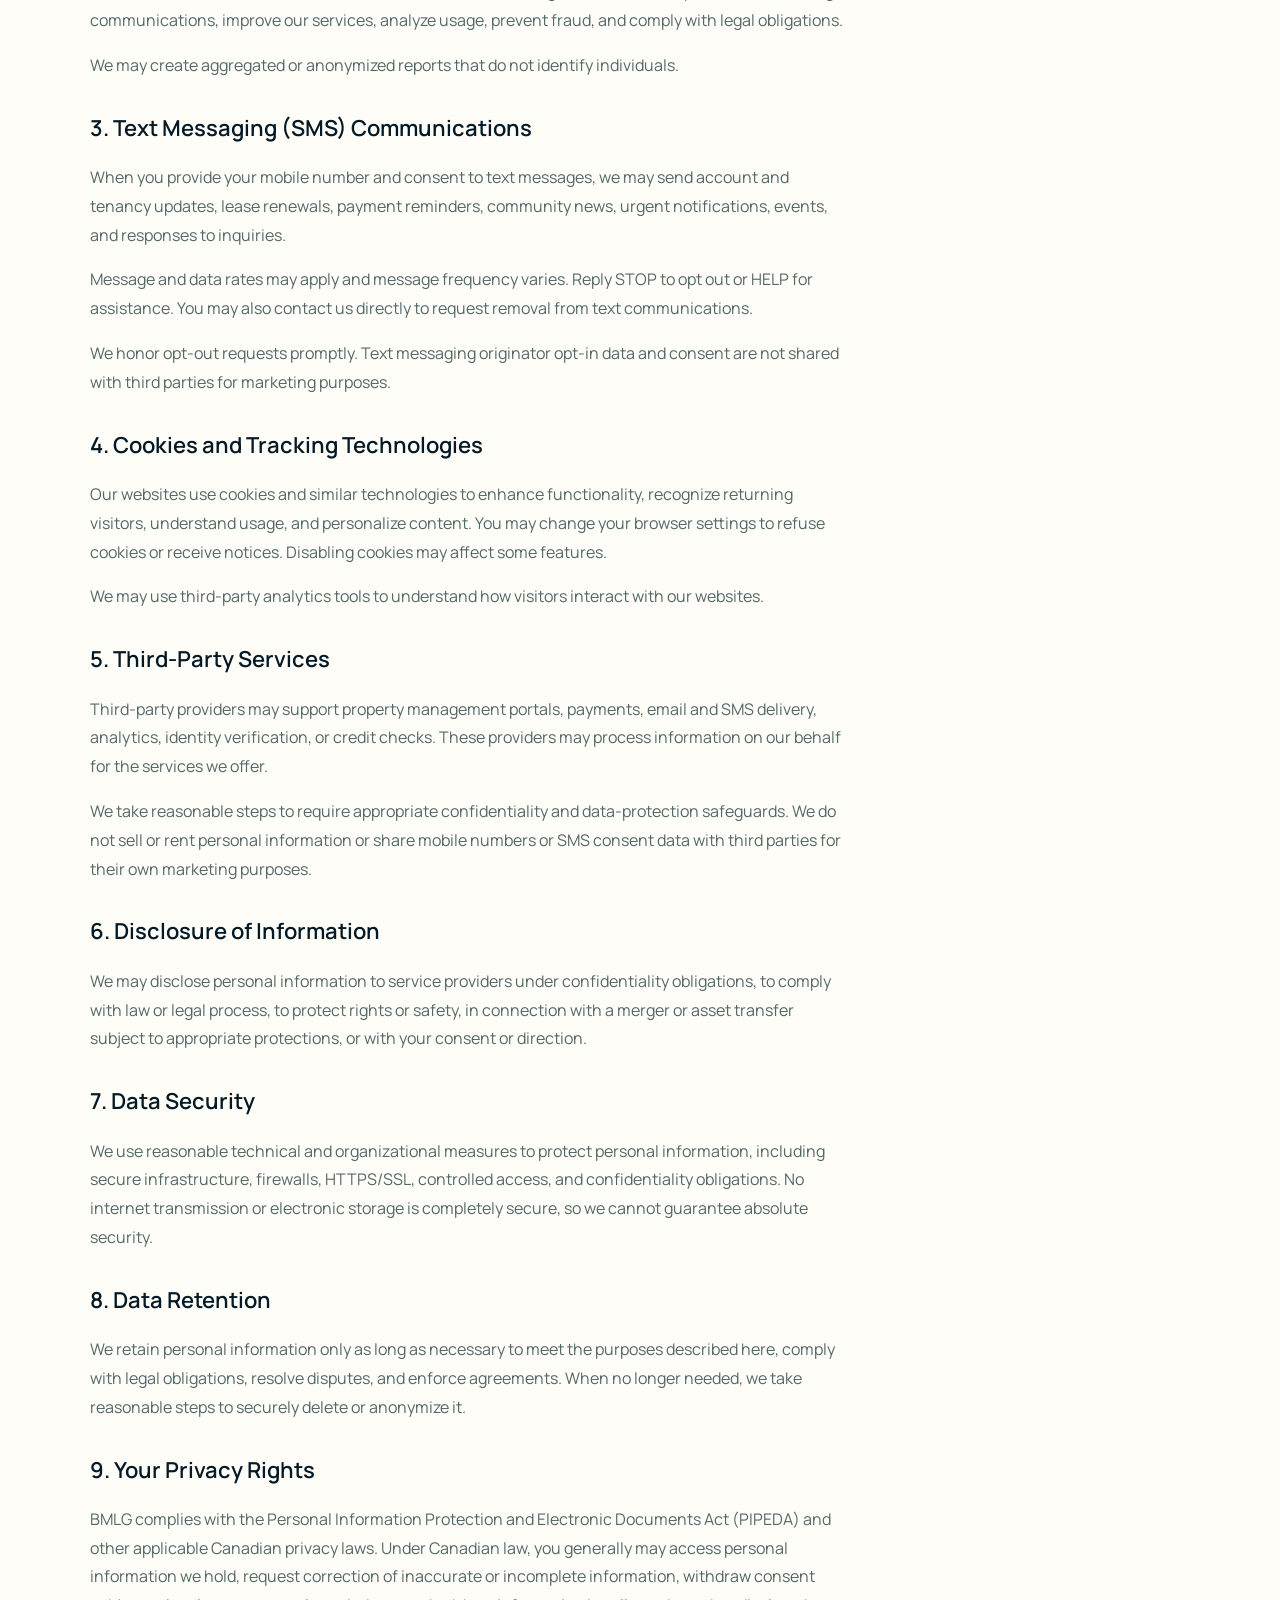
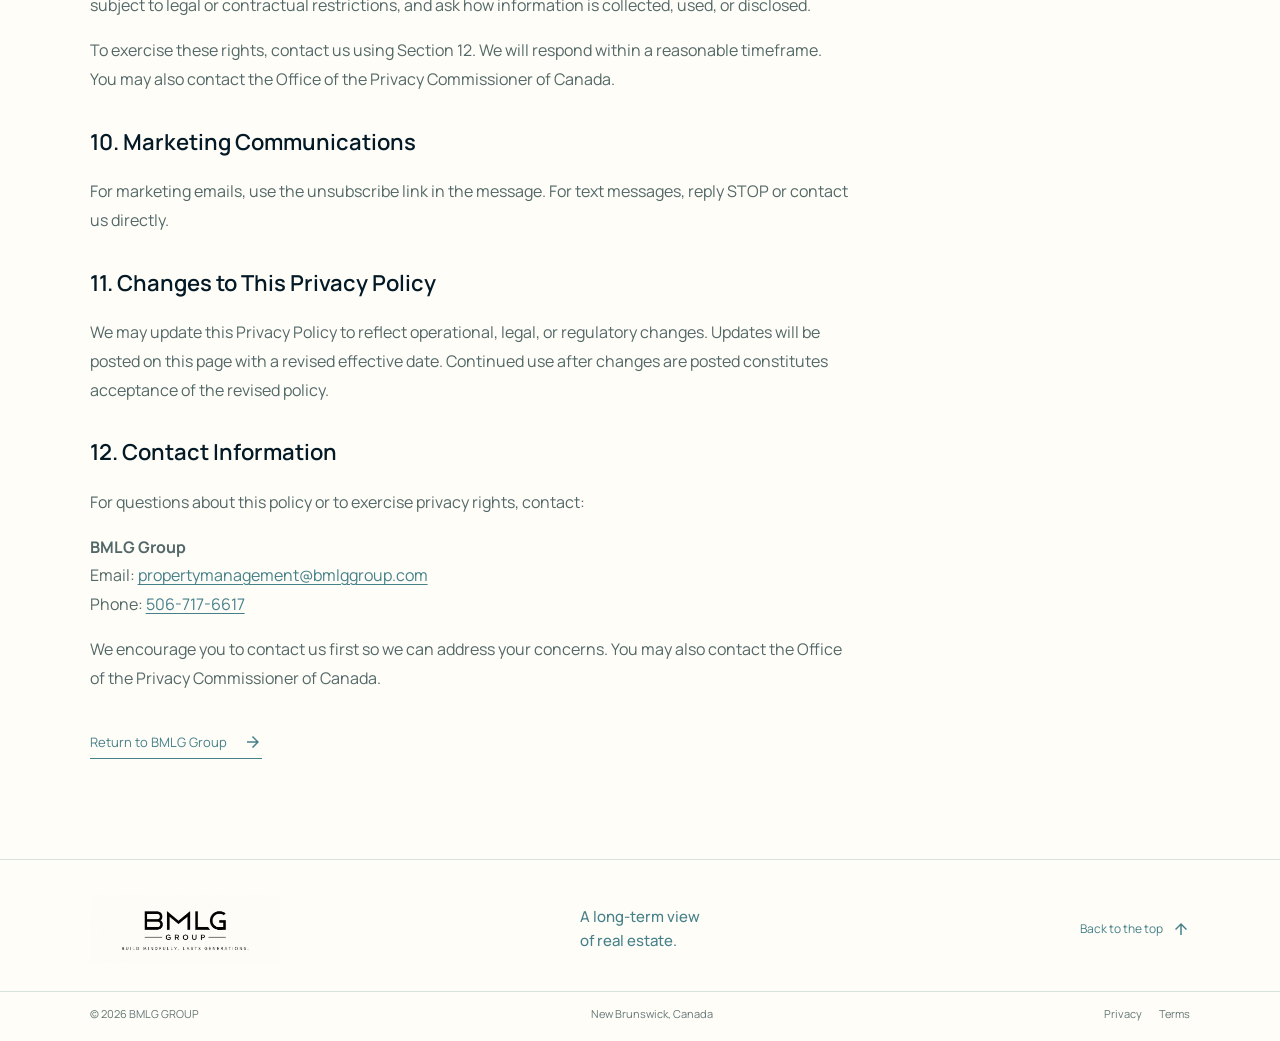
==== commit 88986ba2: "feat: terms & policy pages updated" ====
--- a/privacy-policy.html
+++ b/privacy-policy.html
@@ -4,7 +4,7 @@
   <meta charset="utf-8">
   <meta name="viewport" content="width=device-width, initial-scale=1">
   <meta name="theme-color" content="#031926">
-  <meta name="description" content="How BMLG Group collects and uses information when you use its text messaging services.">
+  <meta name="description" content="How BMLG Group collects, uses, discloses, and safeguards personal information.">
   <link rel="canonical" href="https://bmlggroup.com/privacy-policy.html">
   <link rel="icon" type="image/png" sizes="64x64" href="favicon.png">
   <link rel="stylesheet" href="style.css">
@@ -33,40 +33,54 @@
       <div class="legal-heading">
         <h1 data-en="Privacy,<br><em>with care.</em>" data-fr="Vos renseignements,<br><em>avec soin.</em>">Privacy,<br><em>with care.</em></h1>
         <div class="legal-summary">
-          <p data-en="How we collect and use information when you use our text messaging services." data-fr="Comment nous recueillons et utilisons les renseignements lorsque vous utilisez nos services de messagerie texte.">How we collect and use information when you use our text messaging services.</p>
-          <p class="legal-updated"><span data-en="Effective date: " data-fr="Date d’entrée en vigueur : ">Effective date: </span><time datetime="2026-11-03" data-en="November 3rd, 2026" data-fr="3 novembre 2026">November 3rd, 2026</time></p>
+          <p data-en="How we collect, use, disclose, and safeguard personal information." data-fr="Comment nous recueillons, utilisons, divulguons et protégeons les renseignements personnels.">How we collect, use, disclose, and safeguard personal information.</p>
+          <p class="legal-updated"><span data-en="Effective date: " data-fr="Date d’entrée en vigueur : ">Effective date: </span><time datetime="2026-11-16" data-en="November 16, 2026" data-fr="16 novembre 2026">November 16, 2026</time></p>
         </div>
       </div>
     </div>
     <div class="legal-content">
-      <p data-en="Thank you for using our text number services. We value your privacy, and this policy outlines how we handle your data." data-fr="Merci d’utiliser nos services de messagerie texte. Nous accordons de l’importance à votre vie privée; la présente politique explique comment nous traitons vos données.">Thank you for using our text number services. We value your privacy, and this policy outlines how we handle your data.</p>
+      <p data-en="BMLG Group (&quot;BMLG,&quot; &quot;we,&quot; &quot;us,&quot; or &quot;our&quot;) is committed to protecting the privacy and security of your personal information. This Privacy Policy explains how we collect, use, disclose, and safeguard information when you visit our websites, use our online portals, interact with our property management services, or communicate with us, including by text message." data-fr="BMLG Group (« BMLG », « nous » ou « notre ») s’engage à protéger la confidentialité et la sécurité de vos renseignements personnels. La présente Politique de confidentialité explique comment nous recueillons, utilisons, divulguons et protégeons les renseignements lorsque vous consultez nos sites Web, utilisez nos portails en ligne, interagissez avec nos services de gestion immobilière ou communiquez avec nous, notamment par message texte.">BMLG Group ("BMLG," "we," "us," or "our") is committed to protecting the privacy and security of your personal information. This Privacy Policy explains how we collect, use, disclose, and safeguard information when you visit our websites, use our online portals, interact with our property management services, or communicate with us, including by text message.</p>
+      <p data-en="By using our websites, portals, or services, or by providing personal information to us, you consent to the practices described in this policy." data-fr="En utilisant nos sites Web, nos portails ou nos services, ou en nous fournissant des renseignements personnels, vous consentez aux pratiques décrites dans la présente politique.">By using our websites, portals, or services, or by providing personal information to us, you consent to the practices described in this policy.</p>
       <h2 data-en="1. Information We Collect" data-fr="1. Renseignements recueillis">1. Information We Collect</h2>
-      <p data-en="Mobile Phone Number: While on our website, through online applications, maintenance requests, showing requests, Tenant Web Access registration, site reservations, or general informational request forms we may collect your phone number to send and receive text messages." data-fr="Numéro de téléphone mobile : Sur notre site Web, par l’intermédiaire de demandes en ligne, de demandes d’entretien ou de visite, de l’inscription à l’accès Web des locataires, de réservations de site ou de formulaires de demande de renseignements généraux, nous pouvons recueillir votre numéro de téléphone afin d’envoyer et de recevoir des messages texte.">Mobile Phone Number: While on our website, through online applications, maintenance requests, showing requests, Tenant Web Access registration, site reservations, or general informational request forms we may collect your phone number to send and receive text messages.</p>
-      <p data-en="User-Provided Information: Any additional information you provide helps us improve our services and provide better support." data-fr="Renseignements fournis par l’utilisateur : Tout renseignement supplémentaire que vous fournissez nous aide à améliorer nos services et à offrir un meilleur soutien.">User-Provided Information: Any additional information you provide helps us improve our services and provide better support.</p>
+      <p data-en="You may browse certain parts of our websites without providing personal information. We collect information directly from you, automatically through use of our websites and portals, and from third parties where permitted." data-fr="Vous pouvez consulter certaines parties de nos sites Web sans fournir de renseignements personnels. Nous recueillons des renseignements directement auprès de vous, automatiquement lorsque vous utilisez nos sites Web et portails, et auprès de tiers lorsque cela est permis.">You may browse certain parts of our websites without providing personal information. We collect information directly from you, automatically through use of our websites and portals, and from third parties where permitted.</p>
+      <h3 data-en="1.1 Information You Provide Directly" data-fr="1.1 Renseignements fournis directement">1.1 Information You Provide Directly</h3>
+      <p data-en="You may provide personal information when requesting information, scheduling a showing, submitting a rental application or maintenance request, creating an account, subscribing to communications, completing surveys, or contacting us by email, phone, or text." data-fr="Vous pouvez fournir des renseignements personnels lorsque vous demandez des renseignements, planifiez une visite, soumettez une demande de location ou d’entretien, créez un compte, vous abonnez à des communications, remplissez un sondage ou communiquez avec nous par courriel, téléphone ou message texte.">You may provide personal information when requesting information, scheduling a showing, submitting a rental application or maintenance request, creating an account, subscribing to communications, completing surveys, or contacting us by email, phone, or text.</p>
+      <p data-en="This information may include your name, email address, phone number, mailing address, date of birth, employment information, rental history, and details relevant to your request or tenancy." data-fr="Ces renseignements peuvent comprendre votre nom, adresse courriel, numéro de téléphone, adresse postale, date de naissance, renseignements sur l’emploi, historique locatif et autres détails pertinents à votre demande ou à votre location.">This information may include your name, email address, phone number, mailing address, date of birth, employment information, rental history, and details relevant to your request or tenancy.</p>
+      <h3 data-en="1.2 Mobile Phone Numbers and Text Messaging" data-fr="1.2 Numéros de téléphone mobile et messagerie texte">1.2 Mobile Phone Numbers and Text Messaging</h3>
+      <p data-en="When you provide a mobile number through our website, portals, applications, or forms, we may use it to send and receive text messages related to property management services. These may include account alerts, maintenance updates, lease reminders, community news, urgent notifications, and other service communications." data-fr="Lorsque vous fournissez un numéro de téléphone mobile sur notre site Web, dans nos portails, demandes ou formulaires, nous pouvons l’utiliser pour envoyer et recevoir des messages texte liés aux services de gestion immobilière. Ceux-ci peuvent comprendre des alertes de compte, des mises à jour d’entretien, des rappels de bail, des nouvelles communautaires, des avis urgents et d’autres communications de service.">When you provide a mobile number through our website, portals, applications, or forms, we may use it to send and receive text messages related to property management services. These may include account alerts, maintenance updates, lease reminders, community news, urgent notifications, and other service communications.</p>
+      <p data-en="No mobile information will be shared with third parties or affiliates for their marketing or promotional purposes. Text messaging originator opt-in data and consent will not be shared with third parties." data-fr="Aucun renseignement mobile ne sera communiqué à des tiers ou à des sociétés affiliées à des fins marketing ou promotionnelles. Les données d’inscription à l’origine des messages texte et le consentement correspondant ne seront communiqués à aucun tiers.">No mobile information will be shared with third parties or affiliates for their marketing or promotional purposes. Text messaging originator opt-in data and consent will not be shared with third parties.</p>
+      <h3 data-en="1.3 Information Collected Automatically" data-fr="1.3 Renseignements recueillis automatiquement">1.3 Information Collected Automatically</h3>
+      <p data-en="We may automatically collect an IP address, browser and device information, pages visited, time spent, navigation paths, and referring websites or search engines. We may also use cookies and similar technologies." data-fr="Nous pouvons recueillir automatiquement une adresse IP, des renseignements sur le navigateur et l’appareil, les pages consultées, la durée de visite, les chemins de navigation, ainsi que les sites Web ou moteurs de recherche référents. Nous pouvons aussi utiliser des témoins et technologies similaires.">We may automatically collect an IP address, browser and device information, pages visited, time spent, navigation paths, and referring websites or search engines. We may also use cookies and similar technologies.</p>
       <h2 data-en="2. How We Use Your Information" data-fr="2. Utilisation de vos renseignements">2. How We Use Your Information</h2>
-      <p data-en="We use your data to:" data-fr="Nous utilisons vos données pour :">We use your data to:</p>
-      <ul>
-        <li data-en="Deliver text messages and updates related to our services." data-fr="Envoyer des messages texte et des mises à jour liés à nos services.">Deliver text messages and updates related to our services.</li>
-        <li data-en="Improve our services and user experience." data-fr="Améliorer nos services et l’expérience utilisateur.">Improve our services and user experience.</li>
-        <li data-en="Respond to your inquiries and provide customer support." data-fr="Répondre à vos demandes de renseignements et offrir du soutien à la clientèle.">Respond to your inquiries and provide customer support.</li>
-        <li data-en="Occasionally send alerts, communication about community news, urgent notifications, events, and other content." data-fr="Envoyer occasionnellement des alertes, des nouvelles de la communauté, des avis urgents, des renseignements sur des événements et d’autres contenus.">Occasionally send alerts, communication about community news, urgent notifications, events, and other content.</li>
-      </ul>
-      <h2 data-en="3. Message Content" data-fr="3. Contenu des messages">3. Message Content</h2>
-      <p data-en="Messages may include alerts, communication about community news, urgent notifications, events, and other content. Standard messaging rates may apply. Message frequency will vary." data-fr="Les messages peuvent comprendre des alertes, des nouvelles de la communauté, des avis urgents, des renseignements sur des événements et d’autres contenus. Des frais de messagerie standard peuvent s’appliquer. La fréquence des messages peut varier.">Messages may include alerts, communication about community news, urgent notifications, events, and other content. Standard messaging rates may apply. Message frequency will vary.</p>
-      <p data-en="Operators are not liable for any delayed or undelivered messages." data-fr="Les opérateurs ne sont pas responsables des messages retardés ou non livrés.">Operators are not liable for any delayed or undelivered messages.</p>
-      <h2 data-en="4. Data Security" data-fr="4. Sécurité des données">4. Data Security</h2>
-      <p data-en="We take reasonable steps to protect your personal information from unauthorized access and disclosure. However, no data transmission over the internet or method of electronic storage is 100% secure, and we cannot guarantee the absolute security of your information." data-fr="Nous prenons des mesures raisonnables pour protéger vos renseignements personnels contre l’accès et la divulgation non autorisés. Toutefois, aucune transmission de données sur Internet ni aucune méthode de stockage électronique n’est entièrement sécurisée, et nous ne pouvons garantir la sécurité absolue de vos renseignements.">We take reasonable steps to protect your personal information from unauthorized access and disclosure. However, no data transmission over the internet or method of electronic storage is 100% secure, and we cannot guarantee the absolute security of your information.</p>
-      <p data-en="No mobile information will be shared with third parties/affiliates for marketing/promotional purposes. All the above categories exclude text messaging originator opt-in data and consent; this information will not be shared with any third parties." data-fr="Aucun renseignement mobile ne sera communiqué à des tiers ou à des sociétés affiliées à des fins de marketing ou de promotion. Toutes les catégories ci-dessus excluent les données d’inscription à la réception de messages texte et le consentement correspondant; ces renseignements ne seront communiqués à aucun tiers.">No mobile information will be shared with third parties/affiliates for marketing/promotional purposes. All the above categories exclude text messaging originator opt-in data and consent; this information will not be shared with any third parties.</p>
-      <h2 data-en="5. Opt-Out" data-fr="5. Désabonnement">5. Opt-Out</h2>
-      <p data-en="You can opt out of our messages at any time by replying “STOP” to a message. Reply “HELP” for more information." data-fr="Vous pouvez vous désabonner de nos messages à tout moment en répondant « STOP » à un message. Répondez « HELP » pour obtenir plus de renseignements.">You can opt out of our messages at any time by replying “STOP” to a message. Reply “HELP” for more information.</p>
-      <h2 data-en="6. Contact Us" data-fr="6. Nous joindre">6. Contact Us</h2>
-      <p data-en="For questions or concerns about your data, please contact us at:" data-fr="Pour toute question ou préoccupation au sujet de vos données, veuillez communiquer avec nous :">For questions or concerns about your data, please contact us at:</p>
-      <p><span data-en="Phone: " data-fr="Téléphone : ">Phone: </span><a href="tel:+15067176617">506-717-6617</a><br><span data-en="Email: " data-fr="Courriel : ">Email: </span><a href="mailto:propertymanagement@bmlggroup.com">propertymanagement@bmlggroup.com</a></p>
-      <h2 data-en="7. CTIA Compliance" data-fr="7. Conformité aux directives de la CTIA">7. CTIA Compliance</h2>
-      <p data-en="Our services comply with CTIA guidelines. To report concerns or violations, contact us using the provided information." data-fr="Nos services respectent les directives de la CTIA. Pour signaler une préoccupation ou une violation, veuillez communiquer avec nous à l’aide des coordonnées fournies.">Our services comply with CTIA guidelines. To report concerns or violations, contact us using the provided information.</p>
-      <h2 data-en="8. Changes to Policy" data-fr="8. Modifications de la politique">8. Changes to Policy</h2>
-      <p data-en="We may update this Privacy Policy from time to time to reflect changes in our data practices or legal requirements. We will notify you of any material changes to this Privacy Policy by posting the updated version on our website or through other means. Your continued use of the Service after such changes constitutes your acceptance of the revised Privacy Policy." data-fr="Nous pouvons mettre à jour la présente politique de confidentialité à l’occasion afin de tenir compte des changements apportés à nos pratiques en matière de données ou des exigences légales. Nous vous aviserons de toute modification importante en publiant la version mise à jour sur notre site Web ou par d’autres moyens. Si vous continuez à utiliser le service après ces changements, vous acceptez la politique de confidentialité révisée.">We may update this Privacy Policy from time to time to reflect changes in our data practices or legal requirements. We will notify you of any material changes to this Privacy Policy by posting the updated version on our website or through other means. Your continued use of the Service after such changes constitutes your acceptance of the revised Privacy Policy.</p>
-      <p data-en="© 2026 BMLG GROUP. All rights reserved." data-fr="© 2026 BMLG GROUP. Tous droits réservés.">© 2026 BMLG GROUP. All rights reserved.</p>
+      <p data-en="We use collected information to respond to inquiries and applications, manage tenancies and maintenance, send service communications, create and manage accounts, send permitted marketing communications, improve our services, analyze usage, prevent fraud, and comply with legal obligations." data-fr="Nous utilisons les renseignements recueillis pour répondre aux demandes et aux candidatures, gérer les locations et l’entretien, envoyer des communications de service, créer et gérer des comptes, envoyer des communications marketing permises, améliorer nos services, analyser l’utilisation, prévenir la fraude et respecter nos obligations légales.">We use collected information to respond to inquiries and applications, manage tenancies and maintenance, send service communications, create and manage accounts, send permitted marketing communications, improve our services, analyze usage, prevent fraud, and comply with legal obligations.</p>
+      <p data-en="We may create aggregated or anonymized reports that do not identify individuals." data-fr="Nous pouvons produire des rapports agrégés ou anonymisés qui ne permettent pas d’identifier une personne.">We may create aggregated or anonymized reports that do not identify individuals.</p>
+      <h2 data-en="3. Text Messaging (SMS) Communications" data-fr="3. Communications par messagerie texte (SMS)">3. Text Messaging (SMS) Communications</h2>
+      <p data-en="When you provide your mobile number and consent to text messages, we may send account and tenancy updates, lease renewals, payment reminders, community news, urgent notifications, events, and responses to inquiries." data-fr="Lorsque vous fournissez votre numéro de téléphone mobile et consentez à recevoir des messages texte, nous pouvons envoyer des mises à jour de compte ou de location, des avis de renouvellement de bail, des rappels de paiement, des nouvelles communautaires, des avis urgents, des renseignements sur des événements et des réponses à vos demandes.">When you provide your mobile number and consent to text messages, we may send account and tenancy updates, lease renewals, payment reminders, community news, urgent notifications, events, and responses to inquiries.</p>
+      <p data-en="Message and data rates may apply and message frequency varies. Reply STOP to opt out or HELP for assistance. You may also contact us directly to request removal from text communications." data-fr="Des frais de messagerie et de données peuvent s’appliquer et la fréquence des messages varie. Répondez STOP pour vous désabonner ou HELP pour obtenir de l’aide. Vous pouvez aussi nous contacter directement pour demander votre retrait des communications texte.">Message and data rates may apply and message frequency varies. Reply STOP to opt out or HELP for assistance. You may also contact us directly to request removal from text communications.</p>
+      <p data-en="We honor opt-out requests promptly. Text messaging originator opt-in data and consent are not shared with third parties for marketing purposes." data-fr="Nous honorons rapidement les demandes de désabonnement. Les données d’inscription à l’origine des messages texte et le consentement correspondant ne sont pas communiqués à des tiers à des fins marketing.">We honor opt-out requests promptly. Text messaging originator opt-in data and consent are not shared with third parties for marketing purposes.</p>
+      <h2 data-en="4. Cookies and Tracking Technologies" data-fr="4. Témoins et technologies de suivi">4. Cookies and Tracking Technologies</h2>
+      <p data-en="Our websites use cookies and similar technologies to enhance functionality, recognize returning visitors, understand usage, and personalize content. You may change your browser settings to refuse cookies or receive notices. Disabling cookies may affect some features." data-fr="Nos sites Web utilisent des témoins et technologies similaires pour améliorer les fonctions, reconnaître les visiteurs récurrents, comprendre l’utilisation et personnaliser le contenu. Vous pouvez modifier les paramètres de votre navigateur pour refuser les témoins ou recevoir des avis. Leur désactivation peut affecter certaines fonctions.">Our websites use cookies and similar technologies to enhance functionality, recognize returning visitors, understand usage, and personalize content. You may change your browser settings to refuse cookies or receive notices. Disabling cookies may affect some features.</p>
+      <p data-en="We may use third-party analytics tools to understand how visitors interact with our websites." data-fr="Nous pouvons utiliser des outils d’analyse tiers pour comprendre comment les visiteurs utilisent nos sites Web.">We may use third-party analytics tools to understand how visitors interact with our websites.</p>
+      <h2 data-en="5. Third-Party Services" data-fr="5. Services tiers">5. Third-Party Services</h2>
+      <p data-en="Third-party providers may support property management portals, payments, email and SMS delivery, analytics, identity verification, or credit checks. These providers may process information on our behalf for the services we offer." data-fr="Des fournisseurs tiers peuvent prendre en charge les portails de gestion immobilière, les paiements, l’envoi de courriels et de SMS, les analyses, la vérification d’identité ou les vérifications de crédit. Ces fournisseurs peuvent traiter des renseignements en notre nom pour les services que nous offrons.">Third-party providers may support property management portals, payments, email and SMS delivery, analytics, identity verification, or credit checks. These providers may process information on our behalf for the services we offer.</p>
+      <p data-en="We take reasonable steps to require appropriate confidentiality and data-protection safeguards. We do not sell or rent personal information or share mobile numbers or SMS consent data with third parties for their own marketing purposes." data-fr="Nous prenons des mesures raisonnables pour exiger des garanties appropriées de confidentialité et de protection des données. Nous ne vendons ni ne louons de renseignements personnels et ne communiquons pas les numéros mobiles ni les consentements SMS à des tiers à leurs propres fins marketing.">We take reasonable steps to require appropriate confidentiality and data-protection safeguards. We do not sell or rent personal information or share mobile numbers or SMS consent data with third parties for their own marketing purposes.</p>
+      <h2 data-en="6. Disclosure of Information" data-fr="6. Divulgation des renseignements">6. Disclosure of Information</h2>
+      <p data-en="We may disclose personal information to service providers under confidentiality obligations, to comply with law or legal process, to protect rights or safety, in connection with a merger or asset transfer subject to appropriate protections, or with your consent or direction." data-fr="Nous pouvons divulguer des renseignements personnels à des fournisseurs de services liés par des obligations de confidentialité, pour respecter une loi ou procédure juridique, pour protéger des droits ou la sécurité, dans le cadre d’une fusion ou d’un transfert d’actifs assorti de protections appropriées, ou avec votre consentement ou à votre demande.">We may disclose personal information to service providers under confidentiality obligations, to comply with law or legal process, to protect rights or safety, in connection with a merger or asset transfer subject to appropriate protections, or with your consent or direction.</p>
+      <h2 data-en="7. Data Security" data-fr="7. Sécurité des données">7. Data Security</h2>
+      <p data-en="We use reasonable technical and organizational measures to protect personal information, including secure infrastructure, firewalls, HTTPS/SSL, controlled access, and confidentiality obligations. No internet transmission or electronic storage is completely secure, so we cannot guarantee absolute security." data-fr="Nous utilisons des mesures techniques et organisationnelles raisonnables pour protéger les renseignements personnels, notamment une infrastructure sécurisée, des pare-feu, HTTPS/SSL, un accès contrôlé et des obligations de confidentialité. Aucun transfert sur Internet ni stockage électronique n’est entièrement sécurisé; nous ne pouvons donc garantir une sécurité absolue.">We use reasonable technical and organizational measures to protect personal information, including secure infrastructure, firewalls, HTTPS/SSL, controlled access, and confidentiality obligations. No internet transmission or electronic storage is completely secure, so we cannot guarantee absolute security.</p>
+      <h2 data-en="8. Data Retention" data-fr="8. Conservation des données">8. Data Retention</h2>
+      <p data-en="We retain personal information only as long as necessary to meet the purposes described here, comply with legal obligations, resolve disputes, and enforce agreements. When no longer needed, we take reasonable steps to securely delete or anonymize it." data-fr="Nous conservons les renseignements personnels uniquement aussi longtemps que nécessaire pour atteindre les objectifs décrits ici, respecter nos obligations légales, régler les différends et faire respecter les ententes. Lorsqu’ils ne sont plus nécessaires, nous prenons des mesures raisonnables pour les supprimer ou les anonymiser de façon sécuritaire.">We retain personal information only as long as necessary to meet the purposes described here, comply with legal obligations, resolve disputes, and enforce agreements. When no longer needed, we take reasonable steps to securely delete or anonymize it.</p>
+      <h2 data-en="9. Your Privacy Rights" data-fr="9. Vos droits en matière de confidentialité">9. Your Privacy Rights</h2>
+      <p data-en="BMLG complies with the Personal Information Protection and Electronic Documents Act (PIPEDA) and other applicable Canadian privacy laws. Under Canadian law, you generally may access personal information we hold, request correction of inaccurate or incomplete information, withdraw consent subject to legal or contractual restrictions, and ask how information is collected, used, or disclosed." data-fr="BMLG respecte la Loi sur la protection des renseignements personnels et les documents électroniques (LPRPDE) et les autres lois canadiennes applicables en matière de confidentialité. En vertu du droit canadien, vous pouvez généralement accéder aux renseignements personnels que nous détenons, demander la correction de renseignements inexacts ou incomplets, retirer votre consentement sous réserve de restrictions légales ou contractuelles, et demander comment les renseignements sont recueillis, utilisés ou divulgués.">BMLG complies with the Personal Information Protection and Electronic Documents Act (PIPEDA) and other applicable Canadian privacy laws. Under Canadian law, you generally may access personal information we hold, request correction of inaccurate or incomplete information, withdraw consent subject to legal or contractual restrictions, and ask how information is collected, used, or disclosed.</p>
+      <p data-en="To exercise these rights, contact us using Section 12. We will respond within a reasonable timeframe. You may also contact the Office of the Privacy Commissioner of Canada." data-fr="Pour exercer ces droits, communiquez avec nous selon les coordonnées de la section 12. Nous répondrons dans un délai raisonnable. Vous pouvez aussi contacter le Commissariat à la protection de la vie privée du Canada.">To exercise these rights, contact us using Section 12. We will respond within a reasonable timeframe. You may also contact the Office of the Privacy Commissioner of Canada.</p>
+      <h2 data-en="10. Marketing Communications" data-fr="10. Communications marketing">10. Marketing Communications</h2>
+      <p data-en="For marketing emails, use the unsubscribe link in the message. For text messages, reply STOP or contact us directly." data-fr="Pour les courriels marketing, utilisez le lien de désabonnement inclus dans le message. Pour les messages texte, répondez STOP ou communiquez directement avec nous.">For marketing emails, use the unsubscribe link in the message. For text messages, reply STOP or contact us directly.</p>
+      <h2 data-en="11. Changes to This Privacy Policy" data-fr="11. Modifications de la présente politique">11. Changes to This Privacy Policy</h2>
+      <p data-en="We may update this Privacy Policy to reflect operational, legal, or regulatory changes. Updates will be posted on this page with a revised effective date. Continued use after changes are posted constitutes acceptance of the revised policy." data-fr="Nous pouvons mettre à jour la présente politique pour tenir compte de changements opérationnels, juridiques ou réglementaires. Les mises à jour seront publiées sur cette page avec une date d’entrée en vigueur modifiée. L’utilisation continue après la publication des modifications constitue une acceptation de la politique révisée.">We may update this Privacy Policy to reflect operational, legal, or regulatory changes. Updates will be posted on this page with a revised effective date. Continued use after changes are posted constitutes acceptance of the revised policy.</p>
+      <h2 data-en="12. Contact Information" data-fr="12. Coordonnées">12. Contact Information</h2>
+      <p data-en="For questions about this policy or to exercise privacy rights, contact:" data-fr="Pour toute question concernant cette politique ou pour exercer vos droits en matière de confidentialité, communiquez avec :">For questions about this policy or to exercise privacy rights, contact:</p>
+      <p><strong>BMLG Group</strong><br><span data-en="Email: " data-fr="Courriel : ">Email: </span><a href="mailto:propertymanagement@bmlggroup.com">propertymanagement@bmlggroup.com</a><br><span data-en="Phone: " data-fr="Téléphone : ">Phone: </span><a href="tel:+15067176617">506-717-6617</a></p>
+      <p data-en="We encourage you to contact us first so we can address your concerns. You may also contact the Office of the Privacy Commissioner of Canada." data-fr="Nous vous encourageons à communiquer avec nous d’abord afin que nous puissions traiter vos préoccupations. Vous pouvez aussi contacter le Commissariat à la protection de la vie privée du Canada.">We encourage you to contact us first so we can address your concerns. You may also contact the Office of the Privacy Commissioner of Canada.</p>
     </div>
     <a class="inline-link legal-back" href="index.html"><span data-en="Return to BMLG Group" data-fr="Retour à BMLG Group">Return to BMLG Group</span><svg class="icon" aria-hidden="true" focusable="false"><use href="icons/material-icons.svg#arrow-forward"></use></svg></a>
   </main>
--- a/style.css
+++ b/style.css
@@ -3,6 +3,7 @@
   --night: #031926;
   --deep: #183a40;
   --ocean: #468189;
+  /* --ocean: #4169E1; */
   --leaf: #77aca2;
   --mist: #9dbebb;
   --sand: #f4e9cd;
@@ -142,7 +143,7 @@
 .work-facts { display: flex; flex-direction: column; align-items: flex-start; justify-content: center; padding: clamp(28px, 5vw, 65px); }
 .work-partner { color: var(--mist); font-size: 11px; letter-spacing: .1em; text-transform: uppercase; }
 .work-stats { display: grid; width: 100%; grid-template-columns: 1fr 1fr; margin: 6px 0 21px; padding: 16px 0; border-block: 1px solid #ffffff3b; }
-.work-stats > div { display: flex; flex-direction: column; gap: 2px; }
+.work-stats > div { display: flex; flex-direction: row; gap: 3px; }
 .work-stats strong { color: var(--sand); font: 500 39px/1.1 var(--sans); }
 .work-stats span { color: #c2d2ce; font-size: 12px; }
 .work-description { margin: 0 0 17px; color: #dce5df; font-size: 14px; line-height: 1.8; }
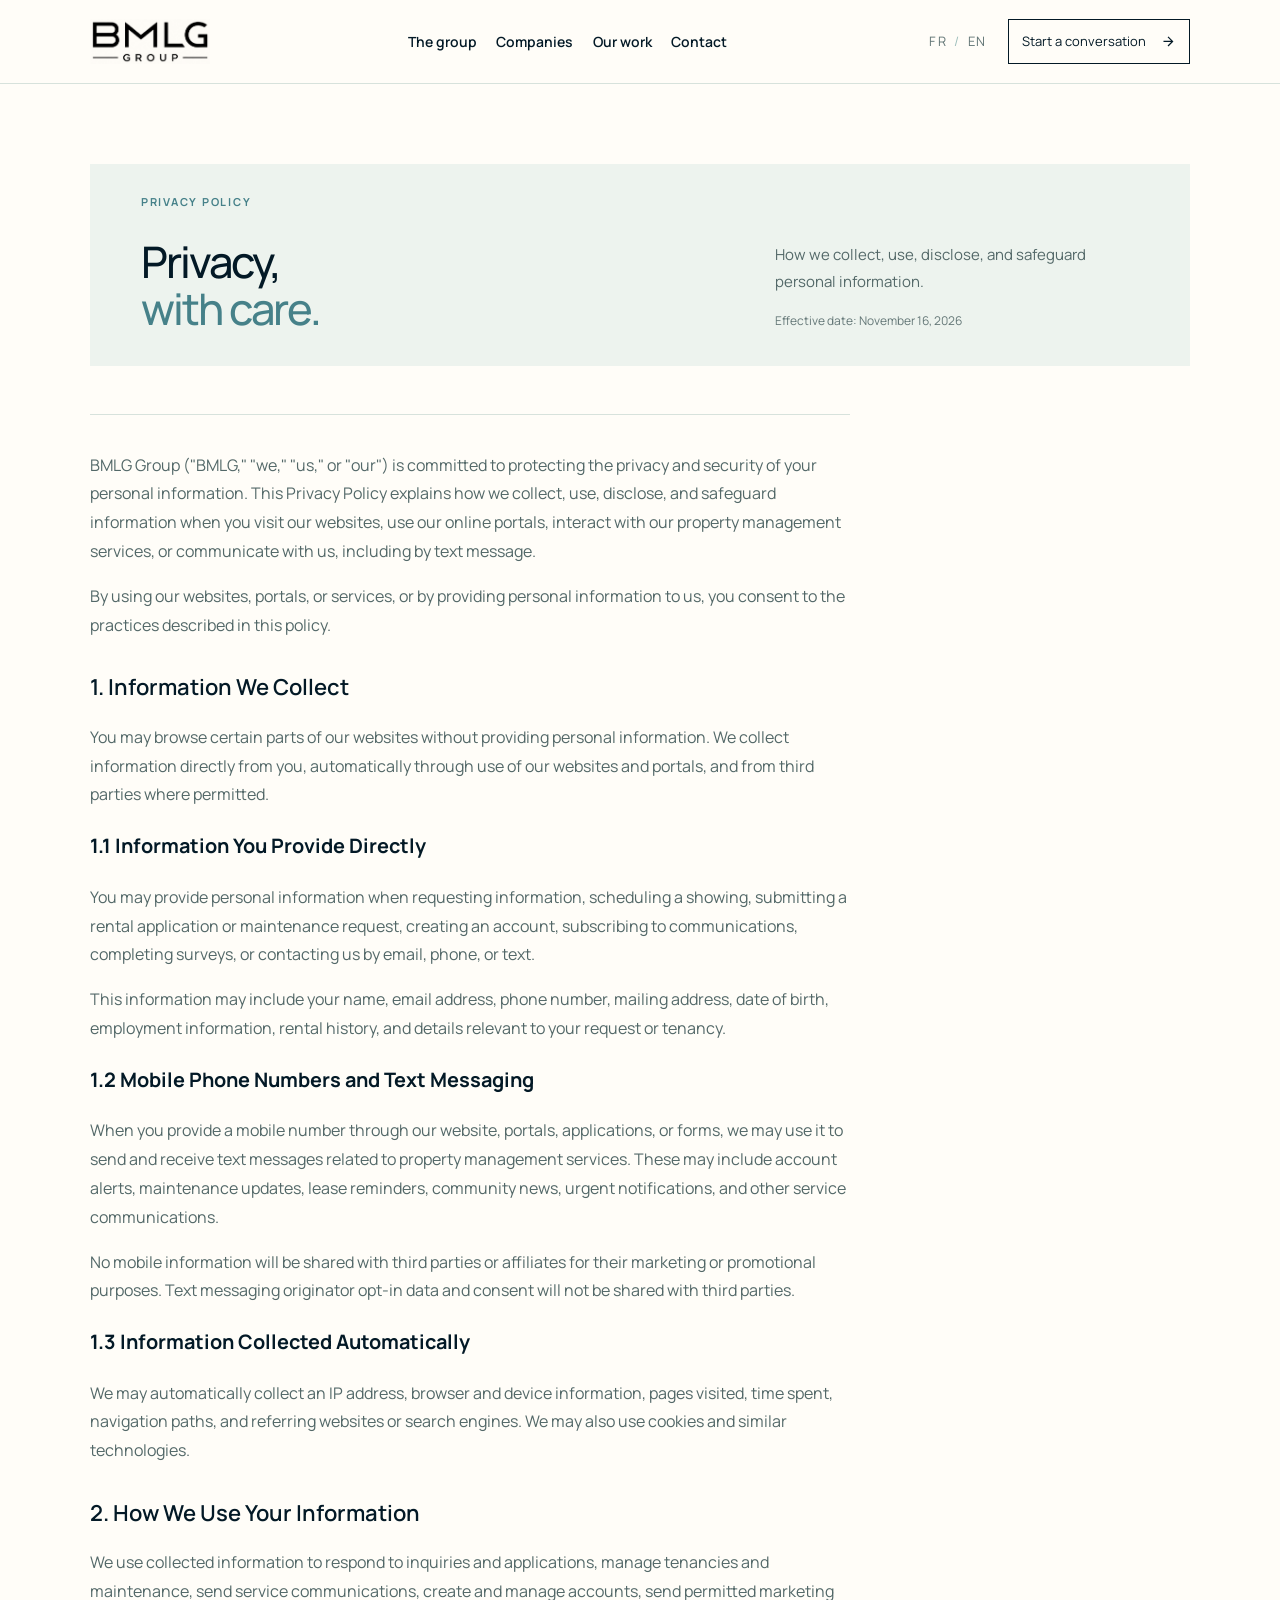
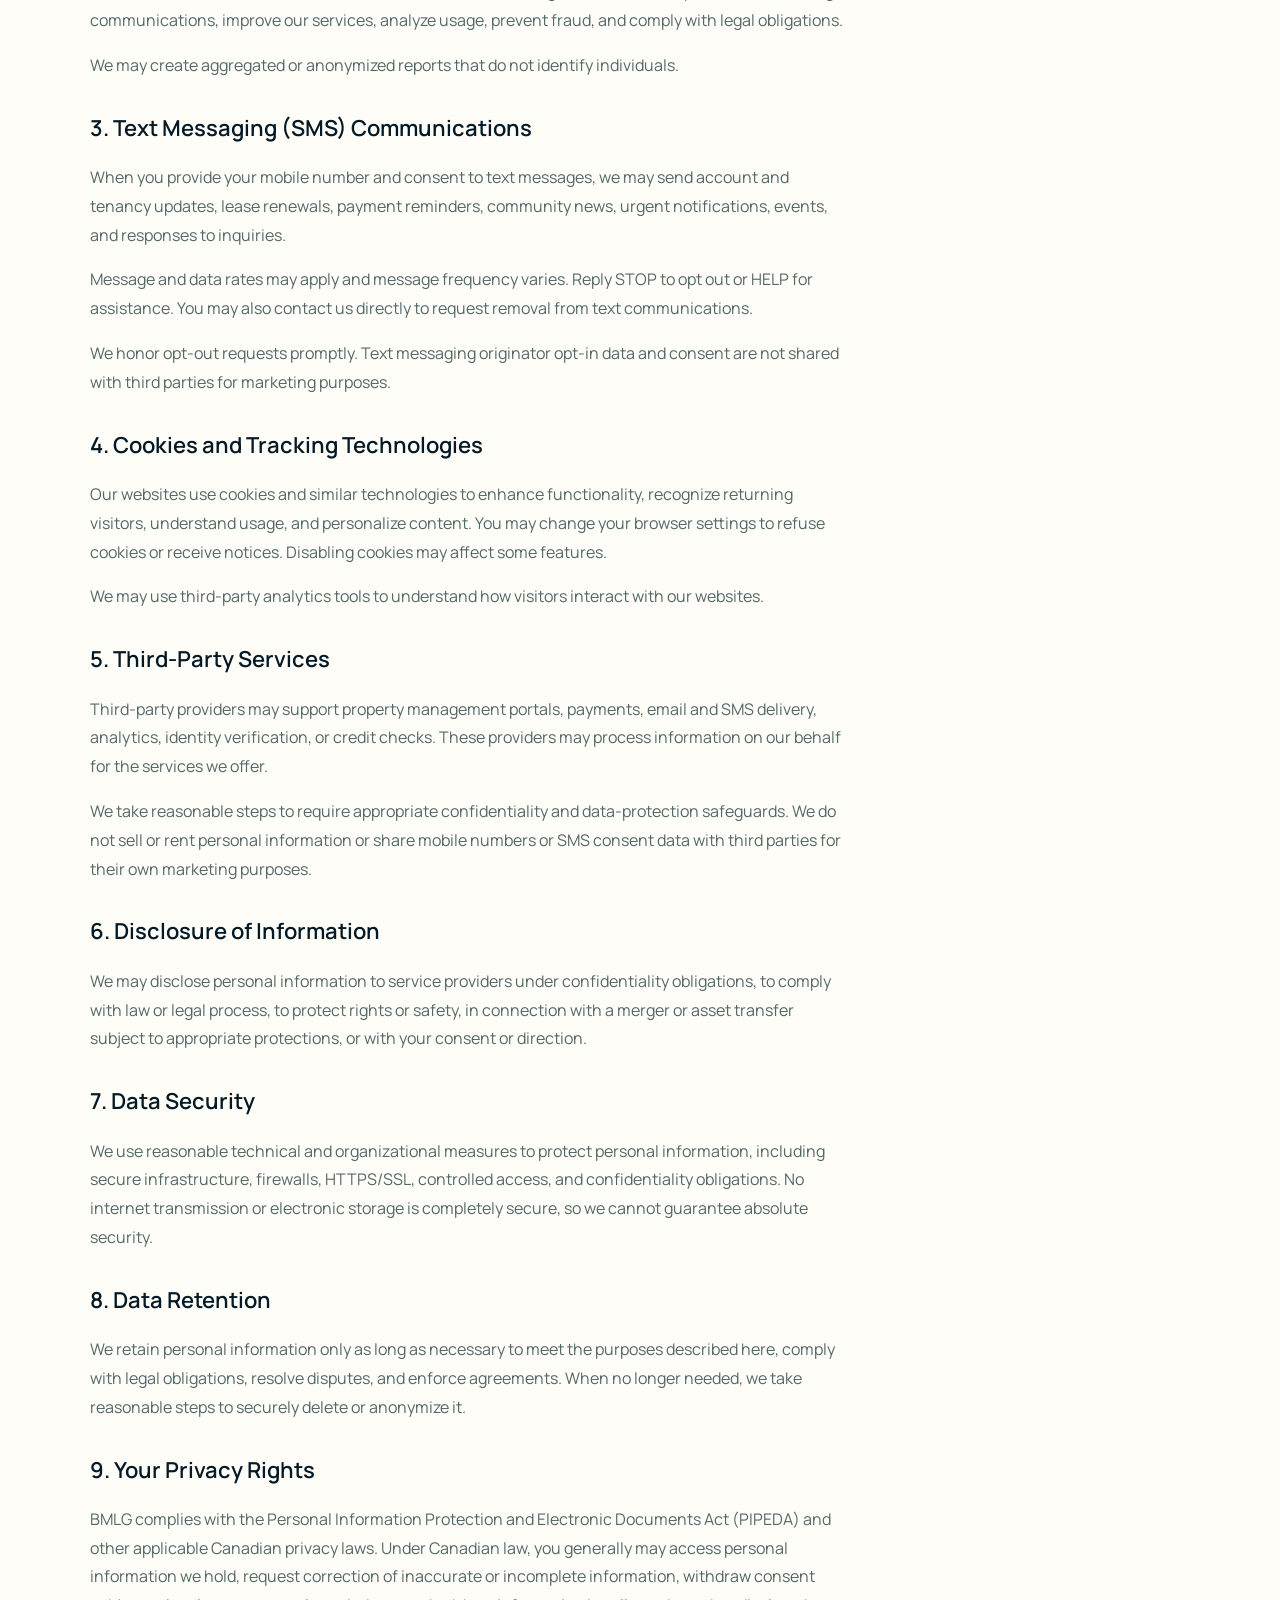
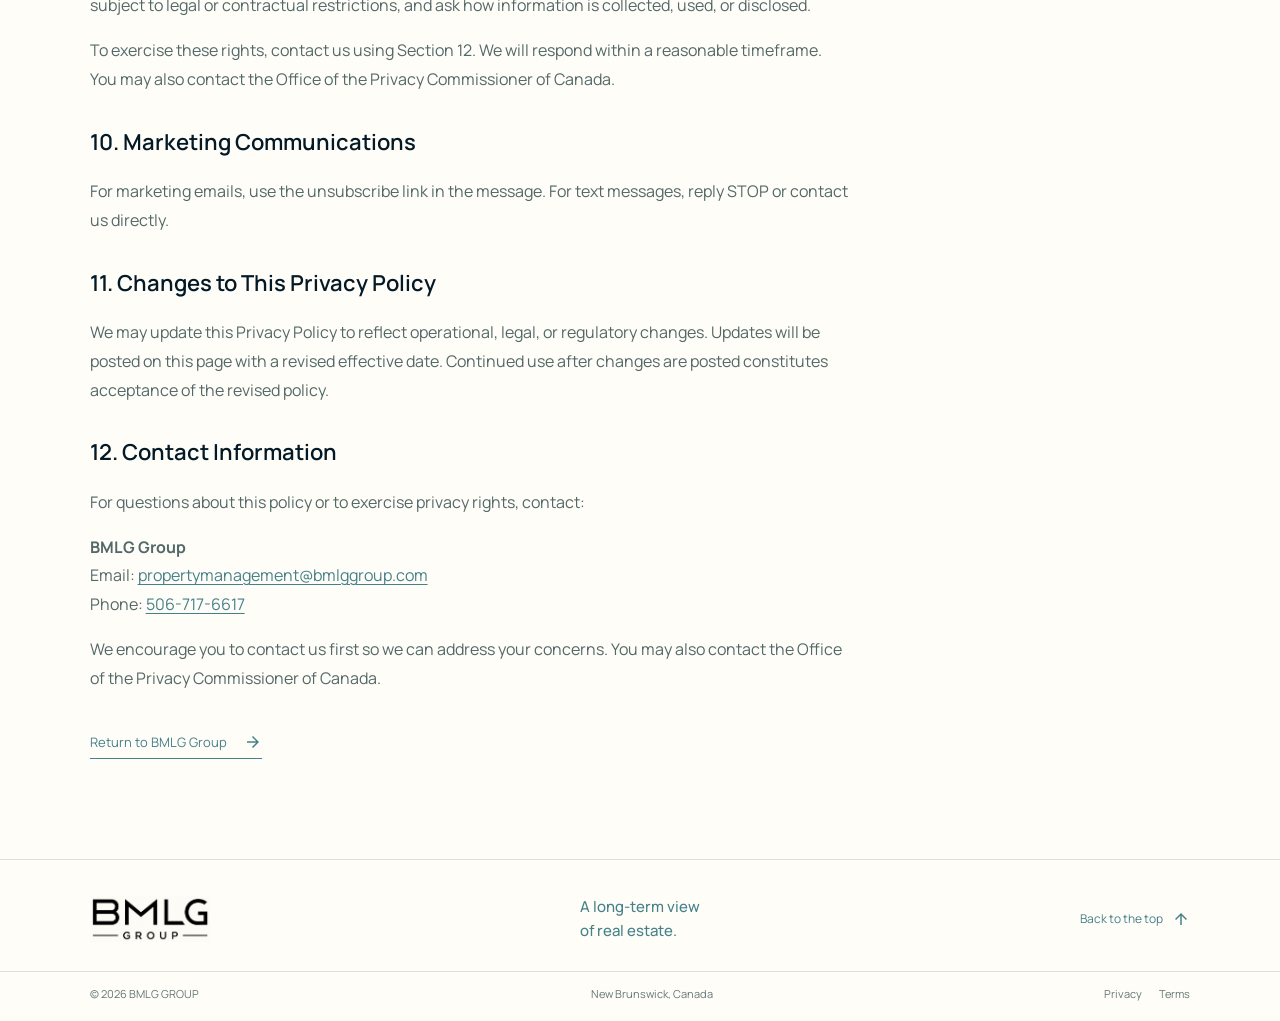
==== commit 097cdb11: "feat: logo, preserve lang when navigating" ====
--- a/privacy-policy.html
+++ b/privacy-policy.html
@@ -14,7 +14,7 @@
 <body class="legal-privacy">
   <a class="skip-link" href="#main" data-en="Skip to content" data-fr="Aller au contenu">Skip to content</a>
   <header class="masthead">
-    <a class="wordmark" href="index.html" aria-label="BMLG Group home"><img class="wordmark-logo" src="logo.jpeg" alt="" width="190" height="68"></a>
+    <a class="wordmark" href="index.html" aria-label="BMLG Group home"><img class="wordmark-logo" src="logo.png" alt="" width="120" height="46"></a>
     <nav class="site-nav" id="site-nav" aria-label="Main navigation">
       <a href="index.html#group" data-en="The group" data-fr="Le groupe">The group</a>
       <a href="index.html#companies" data-en="Companies" data-fr="Sociétés">Companies</a>
@@ -86,7 +86,7 @@
   </main>
   <footer class="footer">
     <div class="footer-main section-wrap">
-      <a class="wordmark footer-wordmark" href="index.html" aria-label="BMLG Group home"><img class="wordmark-logo" src="logo.jpeg" alt="" width="190" height="68"></a>
+      <a class="wordmark footer-wordmark" href="index.html" aria-label="BMLG Group home"><img class="wordmark-logo" src="logo.png" alt="" width="120" height="46"></a>
       <p data-en="A long-term view<br>of real estate." data-fr="Une vision durable<br>de l’immobilier.">A long-term view<br>of real estate.</p>
       <a class="back-top" href="#main"><span data-en="Back to the top" data-fr="Retour en haut">Back to the top</span><svg class="icon" aria-hidden="true" focusable="false"><use href="icons/material-icons.svg#arrow-upward"></use></svg></a>
     </div>
--- a/style.css
+++ b/style.css
@@ -50,7 +50,7 @@
 
 .masthead { position: relative; z-index: 10; display: flex; min-height: 84px; align-items: center; justify-content: space-between; padding-inline: var(--edge); border-bottom: 1px solid var(--rule); background: var(--white); }
 .wordmark { display: inline-flex; flex: 0 0 auto; align-items: center; }
-.wordmark-logo { display: block; width: 190px; height: 68px; object-fit: cover; object-position: center; mix-blend-mode: multiply; }
+.wordmark-logo { display: block; width: 120px; height: 46px; object-fit: contain; object-position: center; mix-blend-mode: multiply; }
 .site-nav { display: flex; align-items: center; gap: clamp(12px, 1.5vw, 22px); font-size: 14px; font-weight: 600; }
 .site-nav a { transition: color .18s; }
 .site-nav a:hover { color: var(--ocean); }
@@ -224,7 +224,7 @@
   :root { --edge: 22px; }
   html { scroll-padding-top: 68px; }
   .masthead { min-height: 68px; }
-  .wordmark-logo { width: 150px; height: 54px; }
+  .wordmark-logo { width: 95px; height: 36px; }
   .masthead-actions { gap: 9px; }
   .hero { display: flex; flex-direction: column; align-items: stretch; gap: 30px; padding-top: 46px; padding-bottom: 70px; }
   .hero-content { padding-bottom: 0; }
